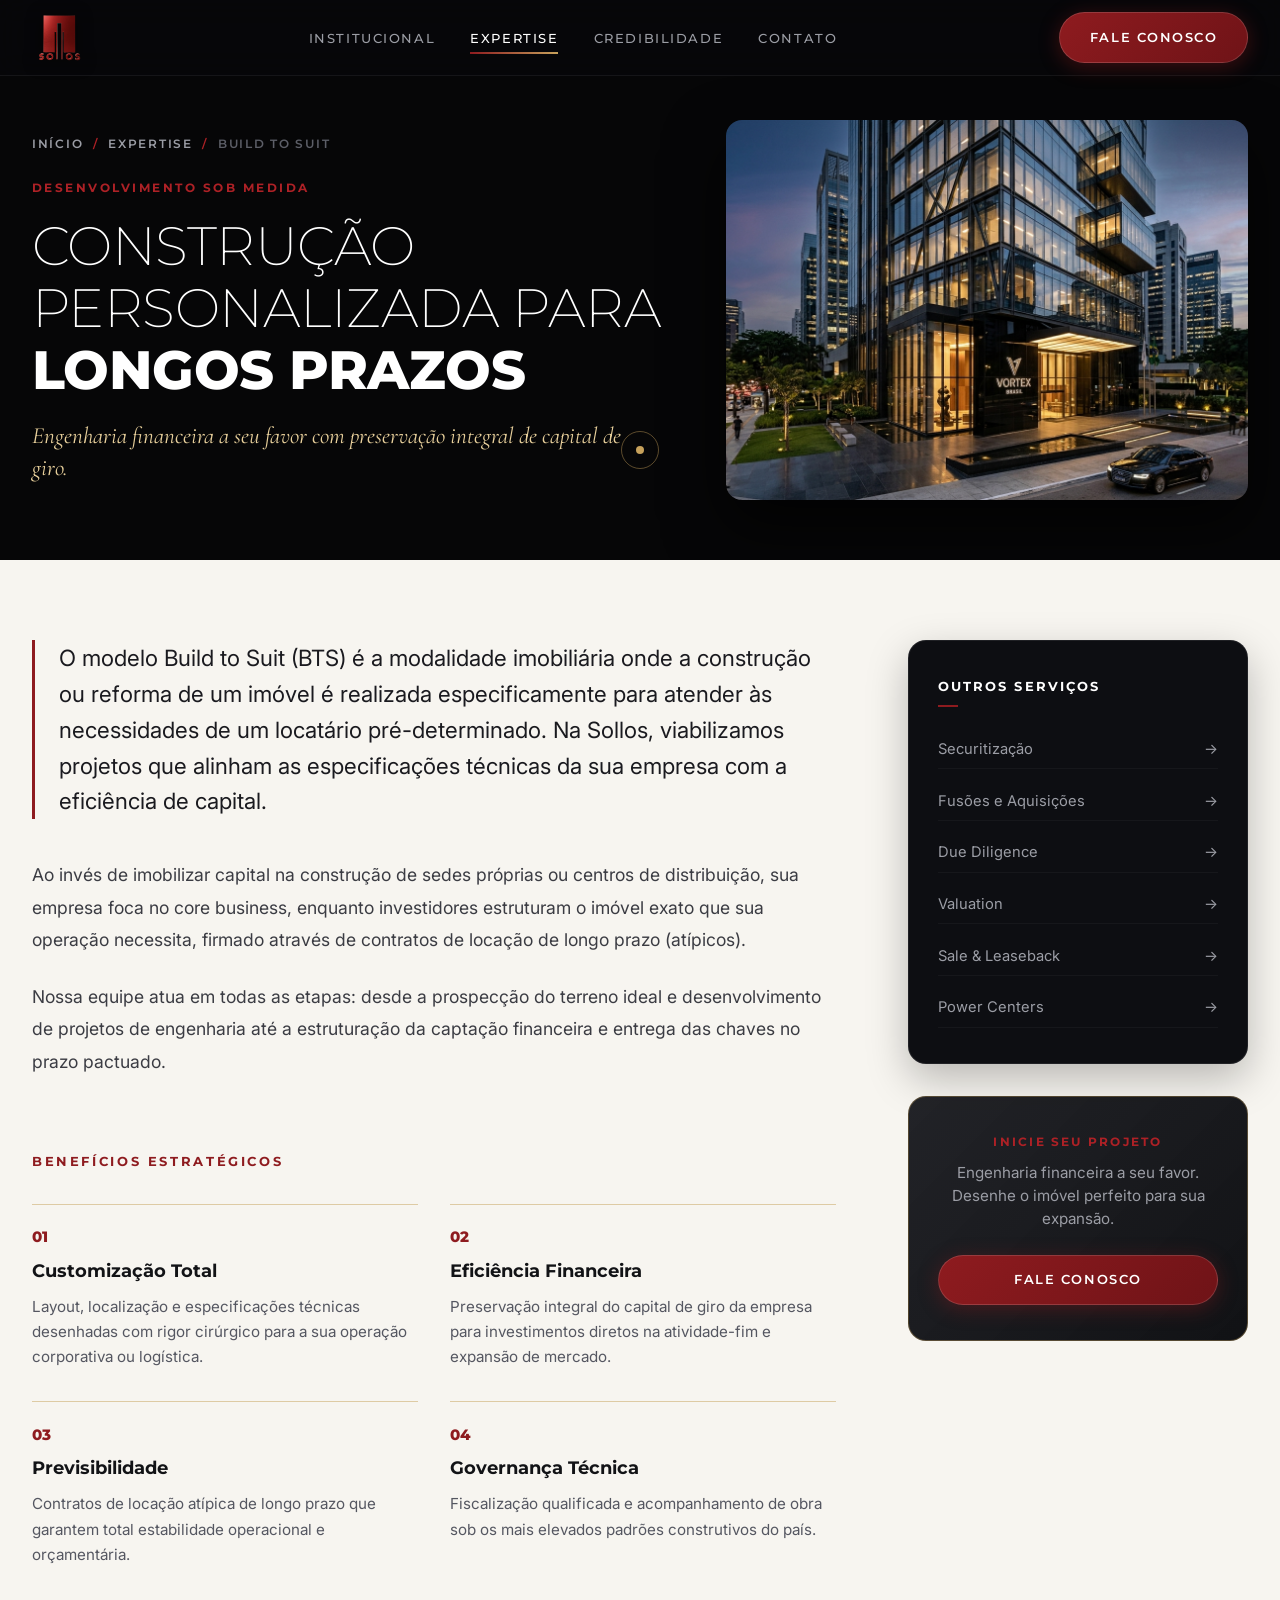
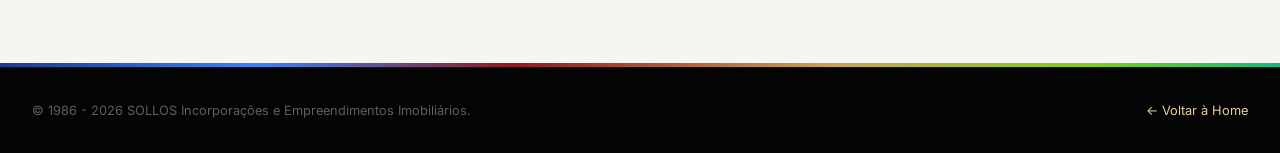
==== servicos/build-to-suit.html @ d98e6466 "Site institucional SOLLOS 40 Anos (1986-2026)" ====
<!DOCTYPE html>
<html lang="pt-BR">
<head>
  <meta charset="UTF-8">
  <meta name="viewport" content="width=device-width, initial-scale=1.0">
  <title>Build to Suit (BTS) | SOLLOS 40 Anos</title>
  <meta name="description" content="Construção personalizada sob medida para longos prazos. Viabilização de projetos Build to Suit com engenharia financeira e preservação de capital com a SOLLOS.">
  <link rel="icon" type="image/png" href="../SOLLOS 3D (1).png">
  <link rel="stylesheet" href="../css/styles.css">
  <link rel="stylesheet" href="../css/animations.css">
  <link rel="stylesheet" href="../css/service.css">
</head>
<body>
  <div class="custom-cursor" aria-hidden="true"></div>
  <div class="custom-cursor-follower" aria-hidden="true"></div>

  <!-- Header -->
  <header class="site-header scrolled">
    <div class="container header-container">
      <a href="../index.html" class="header-brand">
        <img src="../SOLLOS 3D (1).png" alt="SOLLOS Logotipo" class="header-logo-img">
      </a>
      <nav>
        <ul class="nav-menu">
          <li><a href="../index.html#institucional" class="nav-link">Institucional</a></li>
          <li><a href="../index.html#expertise" class="nav-link active">Expertise</a></li>
          <li><a href="../index.html#credibilidade" class="nav-link">Credibilidade</a></li>
          <li><a href="../index.html#contato" class="nav-link">Contato</a></li>
        </ul>
      </nav>
      <div class="header-actions">
        <div class="magnetic-btn-wrap">
          <a href="../index.html#contato" class="btn-magnetic btn-primary">
            <span>Fale Conosco</span>
            <span class="btn-shine"></span>
          </a>
        </div>
      </div>
    </div>
  </header>

  <!-- Hero com Image Mask Reveal -->
  <section class="service-page-header">
    <div class="container">
      <div class="service-page-hero-grid">
        <div>
          <div class="service-breadcrumb">
            <a href="../index.html">Início</a>
            <span class="separator">/</span>
            <a href="../index.html#expertise">Expertise</a>
            <span class="separator">/</span>
            <span>Build to Suit</span>
          </div>
          <div class="section-eyebrow">
            <span>DESENVOLVIMENTO SOB MEDIDA</span>
          </div>
          <h1 class="service-hero-title">
            CONSTRUÇÃO PERSONALIZADA PARA <strong>LONGOS PRAZOS</strong>
          </h1>
          <p class="service-hero-subtitle">
            Engenharia financeira a seu favor com preservação integral de capital de giro.
          </p>
        </div>

        <div class="image-mask-wrap service-hero-mask-wrap revealed">
          <div class="image-mask-curtain-red"></div>
          <div class="image-mask-curtain"></div>
          <img src="../assets/images/bts.jpg" alt="Build to Suit" class="image-mask-img service-hero-mask-img">
        </div>
      </div>
    </div>
  </section>

  <!-- Conteúdo Editorial -->
  <section class="service-content-section">
    <div class="container">
      <div class="service-editorial-layout">
        <div class="service-editorial-main">
          <p class="service-lead-text">
            O modelo Build to Suit (BTS) é a modalidade imobiliária onde a construção ou reforma de um imóvel é realizada especificamente para atender às necessidades de um locatário pré-determinado. Na Sollos, viabilizamos projetos que alinham as especificações técnicas da sua empresa com a eficiência de capital.
          </p>
          <div class="service-body-text">
            <p style="margin-bottom: 1.5rem;">
              Ao invés de imobilizar capital na construção de sedes próprias ou centros de distribuição, sua empresa foca no core business, enquanto investidores estruturam o imóvel exato que sua operação necessita, firmado através de contratos de locação de longo prazo (atípicos).
            </p>
            <p>
              Nossa equipe atua em todas as etapas: desde a prospecção do terreno ideal e desenvolvimento de projetos de engenharia até a estruturação da captação financeira e entrega das chaves no prazo pactuado.
            </p>
          </div>

          <div class="service-advantages-block">
            <h3 class="service-advantages-title">BENEFÍCIOS ESTRATÉGICOS</h3>
            <div class="service-advantages-grid">
              <div class="service-advantage-item">
                <div class="service-advantage-num">01</div>
                <h4 class="service-advantage-name">Customização Total</h4>
                <p class="service-advantage-desc">Layout, localização e especificações técnicas desenhadas com rigor cirúrgico para a sua operação corporativa ou logística.</p>
              </div>
              <div class="service-advantage-item">
                <div class="service-advantage-num">02</div>
                <h4 class="service-advantage-name">Eficiência Financeira</h4>
                <p class="service-advantage-desc">Preservação integral do capital de giro da empresa para investimentos diretos na atividade-fim e expansão de mercado.</p>
              </div>
              <div class="service-advantage-item">
                <div class="service-advantage-num">03</div>
                <h4 class="service-advantage-name">Previsibilidade</h4>
                <p class="service-advantage-desc">Contratos de locação atípica de longo prazo que garantem total estabilidade operacional e orçamentária.</p>
              </div>
              <div class="service-advantage-item">
                <div class="service-advantage-num">04</div>
                <h4 class="service-advantage-name">Governança Técnica</h4>
                <p class="service-advantage-desc">Fiscalização qualificada e acompanhamento de obra sob os mais elevados padrões construtivos do país.</p>
              </div>
            </div>
          </div>
        </div>

        <!-- Sidebar Sticky -->
        <aside class="service-sidebar">
          <div class="service-sidebar-card">
            <h4 class="service-sidebar-title">OUTROS SERVIÇOS</h4>
            <ul class="service-sidebar-nav">
              <li><a href="./securitizacao.html" class="service-sidebar-link"><span>Securitização</span><span>→</span></a></li>
              <li><a href="./fusoes-aquisicoes.html" class="service-sidebar-link"><span>Fusões e Aquisições</span><span>→</span></a></li>
              <li><a href="./due-diligence.html" class="service-sidebar-link"><span>Due Diligence</span><span>→</span></a></li>
              <li><a href="./valuation.html" class="service-sidebar-link"><span>Valuation</span><span>→</span></a></li>
              <li><a href="./sale-leaseback.html" class="service-sidebar-link"><span>Sale & Leaseback</span><span>→</span></a></li>
              <li><a href="./desenvolvimento-varejo.html" class="service-sidebar-link"><span>Power Centers</span><span>→</span></a></li>
            </ul>
          </div>

          <div class="service-sidebar-cta-card">
            <h4>INICIE SEU PROJETO</h4>
            <p>Engenharia financeira a seu favor. Desenhe o imóvel perfeito para sua expansão.</p>
            <a href="../index.html#contato" class="btn-magnetic btn-primary" style="width: 100%;">
              <span>Fale Conosco</span>
              <span class="btn-shine"></span>
            </a>
          </div>
        </aside>
      </div>
    </div>
  </section>

  <!-- Rodapé -->
  <footer class="site-footer">
    <div class="footer-accent-bar"></div>
    <div class="footer-bottom">
      <div class="container footer-bottom-container">
        <div>© 1986 - 2026 SOLLOS Incorporações e Empreendimentos Imobiliários.</div>
        <div><a href="../index.html" style="color: var(--gold-light);">← Voltar à Home</a></div>
      </div>
    </div>
  </footer>

  <script src="../js/animations.js"></script>
</body>
</html>
---- css/styles.css ----
/* ==========================================================================
   SOLLOS INCORPORAÇÕES & EMPREENDIMENTOS IMOBILIÁRIOS - 40 ANOS (1986 - 2026)
   DESIGN SYSTEM & CORE STYLES
   ========================================================================== */

@import url('https://fonts.googleapis.com/css2?family=Cormorant+Garamond:ital,wght@0,300;0,400;0,600;1,400&family=Inter:wght@300;400;500;600;700&family=Montserrat:ital,wght@0,100;0,200;0,300;0,400;0,600;0,700;0,800;0,900;1,300;1,800&display=swap');

:root {
  /* Cores Primárias e Secundárias */
  --bg-deep: #060607;
  --bg-surface: #0c0d0e;
  --bg-card: rgba(18, 19, 22, 0.72);
  --bg-card-hover: rgba(26, 28, 33, 0.9);
  --bg-glass: rgba(14, 15, 18, 0.65);
  
  /* Marca: Vermelho Nobre & Dourado 40 Anos */
  --crimson: #8E1B1F;
  --crimson-bright: #ad2126;
  --crimson-glow: rgba(142, 27, 31, 0.35);
  --crimson-subtle: rgba(142, 27, 31, 0.12);
  
  --gold: #C6A15B;
  --gold-light: #E7CF9B;
  --gold-dark: #917032;
  --gold-gradient: linear-gradient(135deg, #E7CF9B 0%, #C6A15B 50%, #917032 100%);
  --gold-glow: rgba(198, 161, 91, 0.25);
  
  /* Textos & Neutros */
  --text-pure: #FFFFFF;
  --text-primary: #F2F2F4;
  --text-secondary: #9B9DA5;
  --text-muted: #5C5E67;
  --text-dark: #121316;
  
  --paper-bg: #F7F5F0;
  --paper-card: #FFFFFF;
  --paper-border: #E5E1D8;
  
  --border-subtle: rgba(255, 255, 255, 0.08);
  --border-gold: rgba(198, 161, 91, 0.3);
  --border-crimson: rgba(142, 27, 31, 0.4);

  /* Tipografia */
  --font-heading: 'Montserrat', -apple-system, BlinkMacSystemFont, sans-serif;
  --font-body: 'Inter', -apple-system, BlinkMacSystemFont, sans-serif;
  --font-serif: 'Cormorant Garamond', Georgia, serif;

  /* Transições & Easing */
  --ease-out-expo: cubic-bezier(0.16, 1, 0.3, 1);
  --ease-in-out-smooth: cubic-bezier(0.65, 0, 0.35, 1);
  --transition-fast: 0.2s cubic-bezier(0.16, 1, 0.3, 1);
  --transition-normal: 0.45s cubic-bezier(0.16, 1, 0.3, 1);
  --transition-slow: 0.8s cubic-bezier(0.16, 1, 0.3, 1);
  
  --nav-height: 90px;
}

/* Reset Global */
*, *::before, *::after {
  box-sizing: border-box;
  margin: 0;
  padding: 0;
}

html {
  font-size: 16px;
  scroll-behavior: auto; /* Controlado pelo Lenis smooth scroll */
  background-color: var(--bg-deep);
  color: var(--text-primary);
  font-family: var(--font-body);
  text-rendering: optimizeLegibility;
  -webkit-font-smoothing: antialiased;
  -moz-osx-font-smoothing: grayscale;
  overflow-x: hidden;
}

body {
  min-height: 100vh;
  background-color: var(--bg-deep);
  color: var(--text-primary);
  line-height: 1.65;
  overflow-x: hidden;
  position: relative;
  cursor: default;
}

/* Custom Selection */
::selection {
  background-color: var(--crimson);
  color: #FFFFFF;
}

img, video {
  max-width: 100%;
  height: auto;
  display: block;
}

a {
  color: inherit;
  text-decoration: none;
  transition: color var(--transition-fast);
}

button {
  background: none;
  border: none;
  font: inherit;
  color: inherit;
  cursor: pointer;
  outline: none;
}

/* Container Centralizado */
.container {
  width: 100%;
  max-width: 1360px;
  margin: 0 auto;
  padding: 0 2rem;
}

.container-narrow {
  width: 100%;
  max-width: 1080px;
  margin: 0 auto;
  padding: 0 2rem;
}

/* ==========================================================================
   CURSOR PERSONALIZADO & MOUSE FOLLOW
   ========================================================================== */
.custom-cursor {
  position: fixed;
  top: 0;
  left: 0;
  width: 8px;
  height: 8px;
  background: var(--gold);
  border-radius: 50%;
  pointer-events: none;
  z-index: 99999;
  transform: translate(-50%, -50%);
  transition: width 0.3s var(--ease-out-expo), height 0.3s var(--ease-out-expo), background-color 0.3s ease, opacity 0.3s ease;
  will-change: transform;
}

.custom-cursor-follower {
  position: fixed;
  top: 0;
  left: 0;
  width: 38px;
  height: 38px;
  border: 1px solid rgba(198, 161, 91, 0.45);
  border-radius: 50%;
  pointer-events: none;
  z-index: 99998;
  transform: translate(-50%, -50%);
  transition: width 0.35s var(--ease-out-expo), height 0.35s var(--ease-out-expo), border-color 0.3s ease, background 0.3s ease;
  will-change: transform;
}

.custom-cursor-follower.hovered {
  width: 64px;
  height: 64px;
  border-color: var(--gold);
  background: rgba(198, 161, 91, 0.08);
  backdrop-filter: blur(2px);
}

.custom-cursor-follower.hovered-card {
  width: 80px;
  height: 80px;
  border-color: var(--crimson-bright);
  background: rgba(142, 27, 31, 0.15);
}

.custom-cursor-text {
  position: absolute;
  top: 50%;
  left: 50%;
  transform: translate(-50%, -50%);
  font-family: var(--font-heading);
  font-size: 0.65rem;
  letter-spacing: 0.15em;
  text-transform: uppercase;
  color: #fff;
  font-weight: 700;
  opacity: 0;
  pointer-events: none;
  transition: opacity 0.25s ease;
  white-space: nowrap;
}

.custom-cursor-follower.hovered-card .custom-cursor-text {
  opacity: 1;
}

/* Mouse Spotlight Background Glow */
.mouse-spotlight {
  position: fixed;
  top: 0;
  left: 0;
  width: 650px;
  height: 650px;
  background: radial-gradient(circle, rgba(142, 27, 31, 0.09) 0%, rgba(198, 161, 91, 0.03) 40%, transparent 70%);
  pointer-events: none;
  border-radius: 50%;
  transform: translate(-50%, -50%);
  z-index: 1;
  transition: opacity 0.5s ease;
}

@media (pointer: coarse), (hover: none) {
  .custom-cursor, .custom-cursor-follower, .mouse-spotlight {
    display: none !important;
  }
}

/* ==========================================================================
   PRELOADER COM MONOGRAMA VETORIAL & CONTADOR 40 ANOS
   ========================================================================== */
.preloader {
  position: fixed;
  inset: 0;
  background: #050506;
  z-index: 100000;
  display: flex;
  flex-direction: column;
  align-items: center;
  justify-content: center;
  transition: opacity 0.8s var(--ease-out-expo), visibility 0.8s ease;
}

.preloader.loaded {
  opacity: 0;
  visibility: hidden;
  pointer-events: none;
}

.preloader-logo {
  width: 110px;
  margin-bottom: 2rem;
  filter: drop-shadow(0 0 25px rgba(142, 27, 31, 0.5));
}

.preloader-svg {
  width: 100%;
  height: auto;
}

.preloader-counter {
  font-family: var(--font-heading);
  font-size: 2.8rem;
  font-weight: 200;
  color: var(--text-primary);
  letter-spacing: 0.1em;
  display: flex;
  align-items: baseline;
  gap: 0.4rem;
}

.preloader-counter .year-highlight {
  font-weight: 800;
  color: var(--gold);
}

.preloader-bar-wrap {
  width: 220px;
  height: 2px;
  background: rgba(255, 255, 255, 0.08);
  margin-top: 1.5rem;
  position: relative;
  overflow: hidden;
  border-radius: 2px;
}

.preloader-bar {
  position: absolute;
  top: 0;
  left: 0;
  height: 100%;
  width: 0%;
  background: linear-gradient(90deg, var(--crimson) 0%, var(--gold) 100%);
  transition: width 0.1s linear;
}

.preloader-subtitle {
  margin-top: 1rem;
  font-family: var(--font-heading);
  font-size: 0.75rem;
  letter-spacing: 0.25em;
  text-transform: uppercase;
  color: var(--text-muted);
}

/* ==========================================================================
   HEADER & NAVEGAÇÃO SUPERIOR
   ========================================================================== */
.site-header {
  position: fixed;
  top: 0;
  left: 0;
  width: 100%;
  height: var(--nav-height);
  z-index: 1000;
  transition: background-color 0.4s var(--ease-out-expo), backdrop-filter 0.4s var(--ease-out-expo), border-color 0.4s ease, height 0.4s ease;
  border-bottom: 1px solid transparent;
}

.site-header.scrolled {
  background-color: rgba(8, 8, 10, 0.85);
  backdrop-filter: blur(16px);
  -webkit-backdrop-filter: blur(16px);
  border-bottom: 1px solid rgba(255, 255, 255, 0.06);
  height: 76px;
}

.header-container {
  display: flex;
  align-items: center;
  justify-content: space-between;
  height: 100%;
}

.header-brand {
  display: flex;
  align-items: center;
  gap: 1.2rem;
}

.header-logo-img {
  height: 48px;
  width: auto;
  object-fit: contain;
  transition: transform 0.3s var(--ease-out-expo);
  filter: drop-shadow(0 2px 8px rgba(0,0,0,0.5));
}

.header-brand:hover .header-logo-img {
  transform: scale(1.04);
}

.header-badge-40 {
  display: flex;
  align-items: center;
  gap: 0.5rem;
  padding: 0.25rem 0.75rem;
  background: rgba(198, 161, 91, 0.08);
  border: 1px solid rgba(198, 161, 91, 0.25);
  border-radius: 999px;
  font-family: var(--font-heading);
  font-size: 0.68rem;
  font-weight: 600;
  color: var(--gold-light);
  letter-spacing: 0.08em;
  text-transform: uppercase;
}

.header-badge-dot {
  width: 6px;
  height: 6px;
  background: var(--gold);
  border-radius: 50%;
  box-shadow: 0 0 8px var(--gold);
  animation: pulseGold 2s infinite ease-in-out;
}

/* Nav Menu */
.nav-menu {
  display: flex;
  align-items: center;
  gap: 2.2rem;
  list-style: none;
}

.nav-link {
  font-family: var(--font-heading);
  font-size: 0.82rem;
  font-weight: 500;
  letter-spacing: 0.12em;
  text-transform: uppercase;
  color: var(--text-secondary);
  position: relative;
  padding: 0.5rem 0;
  transition: color 0.3s ease;
}

.nav-link::after {
  content: '';
  position: absolute;
  bottom: 0;
  left: 0;
  width: 0%;
  height: 2px;
  background: linear-gradient(90deg, var(--crimson), var(--gold));
  transition: width 0.35s var(--ease-out-expo);
}

.nav-link:hover, .nav-link.active {
  color: #FFFFFF;
}

.nav-link:hover::after, .nav-link.active::after {
  width: 100%;
}

.header-actions {
  display: flex;
  align-items: center;
  gap: 1.2rem;
}

/* Magnetic Button Base */
.magnetic-btn-wrap {
  display: inline-block;
}

.btn-magnetic {
  position: relative;
  display: inline-flex;
  align-items: center;
  justify-content: center;
  gap: 0.75rem;
  padding: 0.85rem 1.85rem;
  font-family: var(--font-heading);
  font-size: 0.8rem;
  font-weight: 600;
  letter-spacing: 0.12em;
  text-transform: uppercase;
  border-radius: 999px;
  overflow: hidden;
  transition: transform 0.25s var(--ease-out-expo), box-shadow 0.3s ease, border-color 0.3s ease;
  z-index: 1;
}

.btn-primary {
  background: linear-gradient(135deg, var(--crimson) 0%, #6f1317 100%);
  color: #FFFFFF;
  border: 1px solid rgba(255, 255, 255, 0.15);
  box-shadow: 0 4px 20px rgba(142, 27, 31, 0.4);
}

.btn-primary:hover {
  box-shadow: 0 6px 28px rgba(142, 27, 31, 0.65);
  border-color: rgba(231, 207, 155, 0.4);
}

.btn-outline-gold {
  background: rgba(10, 10, 12, 0.5);
  color: var(--gold-light);
  border: 1px solid rgba(198, 161, 91, 0.45);
  backdrop-filter: blur(8px);
}

.btn-outline-gold:hover {
  border-color: var(--gold);
  color: #FFFFFF;
  box-shadow: 0 0 20px rgba(198, 161, 91, 0.25);
}

.btn-shine {
  position: absolute;
  top: 0;
  left: -100%;
  width: 50%;
  height: 100%;
  background: linear-gradient(90deg, transparent, rgba(255, 255, 255, 0.25), transparent);
  transform: skewX(-25deg);
  transition: left 0.75s ease;
}

.btn-magnetic:hover .btn-shine {
  left: 160%;
}

/* Mobile Menu Toggle */
.mobile-toggle {
  display: none;
  flex-direction: column;
  justify-content: center;
  gap: 6px;
  width: 40px;
  height: 40px;
  cursor: pointer;
  z-index: 1001;
}

.mobile-toggle span {
  display: block;
  width: 26px;
  height: 2px;
  background: var(--text-primary);
  border-radius: 2px;
  transition: transform 0.3s ease, opacity 0.3s ease, background-color 0.3s ease;
}

.mobile-toggle.active span:nth-child(1) {
  transform: translateY(8px) rotate(45deg);
  background: var(--gold);
}
.mobile-toggle.active span:nth-child(2) {
  opacity: 0;
}
.mobile-toggle.active span:nth-child(3) {
  transform: translateY(-8px) rotate(-45deg);
  background: var(--gold);
}

/* ==========================================================================
   HERO SECTION COM VÍDEO CINEMATOGRÁFICO, TEXT REVEAL & 40 ANOS
   ========================================================================== */
.hero-section {
  position: relative;
  min-height: 100vh;
  width: 100%;
  display: flex;
  align-items: center;
  padding-top: var(--nav-height);
  overflow: hidden;
  background-color: var(--bg-deep);
}

.hero-video-bg-wrap {
  position: absolute;
  inset: 0;
  width: 100%;
  height: 100%;
  z-index: 0;
  overflow: hidden;
}

.hero-video-bg {
  width: 100%;
  height: 100%;
  object-fit: cover;
  object-position: center;
  opacity: 0.82;
  filter: contrast(1.08) brightness(0.95);
  transform: scale(1.05);
  will-change: transform;
}

.hero-overlay {
  position: absolute;
  inset: 0;
  background: 
    radial-gradient(ellipse at 50% 50%, rgba(6, 6, 7, 0.25) 0%, rgba(6, 6, 7, 0.65) 100%),
    linear-gradient(180deg, rgba(6, 6, 7, 0.55) 0%, rgba(6, 6, 7, 0.15) 35%, rgba(6, 6, 7, 0.45) 75%, #060607 100%);
  z-index: 1;
}

.hero-content {
  position: relative;
  z-index: 2;
  display: flex;
  flex-direction: column;
  align-items: center;
  text-align: center;
  max-width: 960px;
  margin: 0 auto;
  padding: 5rem 0 7rem;
}

.hero-text-col {
  display: flex;
  flex-direction: column;
  align-items: center;
}

.hero-eyebrow {
  display: inline-flex;
  align-items: center;
  justify-content: center;
  gap: 0.8rem;
  font-family: var(--font-heading);
  font-size: 0.82rem;
  font-weight: 700;
  letter-spacing: 0.22em;
  text-transform: uppercase;
  color: var(--crimson-bright);
  margin-bottom: 1.5rem;
}

.hero-eyebrow::before, .hero-eyebrow::after {
  content: '';
  width: 24px;
  height: 2px;
  background: var(--crimson-bright);
}

.hero-title {
  font-family: var(--font-heading);
  font-size: clamp(2.6rem, 5vw, 4.6rem);
  font-weight: 200;
  line-height: 1.12;
  letter-spacing: -0.02em;
  color: #FFFFFF;
  margin-bottom: 1.8rem;
  text-shadow: 0 4px 25px rgba(0, 0, 0, 0.85);
}

.hero-title .bold-part {
  font-weight: 800;
  letter-spacing: -0.01em;
  display: block;
}

.hero-title .gold-part {
  background: var(--gold-gradient);
  -webkit-background-clip: text;
  -webkit-text-fill-color: transparent;
  display: inline-block;
  font-weight: 800;
}

.hero-description {
  font-size: 1.2rem;
  font-weight: 300;
  color: var(--text-primary);
  line-height: 1.8;
  max-width: 720px;
  margin: 0 auto 2.8rem;
  text-shadow: 0 2px 14px rgba(0, 0, 0, 0.9);
}

.hero-ctas {
  display: flex;
  align-items: center;
  justify-content: center;
  gap: 1.5rem;
  flex-wrap: wrap;
}

.hero-ctas {
  display: flex;
  align-items: center;
  gap: 1.5rem;
  flex-wrap: wrap;
}

/* Floating 40 Anos Card / Seal */
.hero-badge-container {
  display: flex;
  justify-content: center;
  align-items: center;
  position: relative;
}

.hero-3d-card {
  position: relative;
  background: radial-gradient(circle at 50% 30%, rgba(28, 29, 36, 0.8) 0%, rgba(12, 13, 16, 0.95) 100%);
  border: 1px solid rgba(198, 161, 91, 0.35);
  border-radius: 24px;
  padding: 3rem 2.5rem;
  text-align: center;
  box-shadow: 
    0 20px 50px rgba(0, 0, 0, 0.6),
    0 0 35px rgba(142, 27, 31, 0.2),
    inset 0 1px 0 rgba(255, 255, 255, 0.1);
  backdrop-filter: blur(20px);
  max-width: 380px;
  width: 100%;
  transform-style: preserve-3d;
  animation: floatCard 6s ease-in-out infinite;
}

.hero-40anos-img {
  width: 220px;
  height: auto;
  margin: 0 auto 1.5rem;
  object-fit: contain;
  filter: drop-shadow(0 10px 20px rgba(0,0,0,0.7));
  border-radius: 12px;
}

.hero-3d-stats {
  display: grid;
  grid-template-columns: 1fr 1fr;
  gap: 1rem;
  padding-top: 1.5rem;
  border-top: 1px solid rgba(255, 255, 255, 0.08);
}

.hero-stat-item {
  text-align: center;
}

.hero-stat-number {
  font-family: var(--font-heading);
  font-size: 1.6rem;
  font-weight: 800;
  color: var(--gold-light);
  line-height: 1;
  margin-bottom: 0.3rem;
}

.hero-stat-label {
  font-size: 0.72rem;
  font-family: var(--font-heading);
  text-transform: uppercase;
  letter-spacing: 0.1em;
  color: var(--text-muted);
}

/* Scroll Down Indicator */
.hero-scroll-indicator {
  position: absolute;
  bottom: 2rem;
  left: 50%;
  transform: translateX(-50%);
  z-index: 5;
  display: flex;
  flex-direction: column;
  align-items: center;
  gap: 0.6rem;
  color: var(--text-muted);
  font-family: var(--font-heading);
  font-size: 0.68rem;
  letter-spacing: 0.2em;
  text-transform: uppercase;
  transition: color 0.3s ease;
}

.hero-scroll-indicator:hover {
  color: var(--gold);
}

.scroll-line {
  width: 1px;
  height: 44px;
  background: rgba(255, 255, 255, 0.15);
  position: relative;
  overflow: hidden;
}

.scroll-line::after {
  content: '';
  position: absolute;
  top: 0;
  left: 0;
  width: 100%;
  height: 50%;
  background: linear-gradient(180deg, var(--crimson), var(--gold));
  animation: scrollPulse 2s cubic-bezier(0.65, 0, 0.35, 1) infinite;
}

/* ==========================================================================
   TICKER / MARQUEE DE PALAVRAS-CHAVE
   ========================================================================== */
.ticker-section {
  width: 100%;
  padding: 1.4rem 0;
  background: #09090b;
  border-top: 1px solid rgba(255, 255, 255, 0.05);
  border-bottom: 1px solid rgba(255, 255, 255, 0.05);
  overflow: hidden;
  position: relative;
  z-index: 2;
}

.ticker-track {
  display: flex;
  width: fit-content;
  animation: tickerLoop 32s linear infinite;
}

.ticker-track:hover {
  animation-play-state: paused;
}

.ticker-item {
  display: flex;
  align-items: center;
  gap: 2.5rem;
  padding: 0 1.25rem;
  white-space: nowrap;
  font-family: var(--font-heading);
  font-size: 0.85rem;
  font-weight: 700;
  letter-spacing: 0.22em;
  text-transform: uppercase;
  color: rgba(255, 255, 255, 0.35);
  transition: color 0.3s ease;
}

.ticker-item:hover {
  color: var(--gold-light);
}

.ticker-item .bullet {
  width: 5px;
  height: 5px;
  background: var(--crimson);
  border-radius: 50%;
  box-shadow: 0 0 6px var(--crimson);
}

/* ==========================================================================
   INSTITUCIONAL (DESDE 1986 · POLÍTICA DE VANGUARDA)
   ========================================================================== */
.section-padding {
  padding: 7.5rem 0;
  position: relative;
  z-index: 2;
}

.section-header {
  margin-bottom: 4rem;
}

.section-eyebrow {
  display: inline-flex;
  align-items: center;
  gap: 0.75rem;
  font-family: var(--font-heading);
  font-size: 0.78rem;
  font-weight: 700;
  letter-spacing: 0.2em;
  text-transform: uppercase;
  color: var(--crimson-bright);
  margin-bottom: 1rem;
}

.section-title {
  font-family: var(--font-heading);
  font-size: clamp(2rem, 3.5vw, 3.2rem);
  font-weight: 200;
  line-height: 1.2;
  letter-spacing: -0.01em;
  color: #FFFFFF;
}

.section-title strong {
  font-weight: 800;
}

.section-divider {
  width: 60px;
  height: 2px;
  background: linear-gradient(90deg, var(--crimson), var(--gold));
  margin: 1.5rem 0 0;
}

.institucional-grid {
  display: grid;
  grid-template-columns: 1fr 1fr;
  gap: 4rem;
  align-items: center;
}

.institucional-narrative {
  display: flex;
  flex-direction: column;
  gap: 1.8rem;
}

.lead-paragraph {
  font-size: 1.35rem;
  font-weight: 300;
  line-height: 1.7;
  color: var(--text-primary);
}

.lead-paragraph strong {
  color: var(--gold-light);
  font-weight: 700;
}

.body-paragraph {
  font-size: 1.05rem;
  color: var(--text-secondary);
  line-height: 1.85;
}

.institucional-highlights {
  display: grid;
  grid-template-columns: 1fr 1fr;
  gap: 1.5rem;
}

.highlight-box {
  background: var(--bg-card);
  border: 1px solid var(--border-subtle);
  border-radius: 16px;
  padding: 2.2rem 1.8rem;
  position: relative;
  overflow: hidden;
  transition: transform 0.4s var(--ease-out-expo), border-color 0.4s ease, box-shadow 0.4s ease;
}

.highlight-box::before {
  content: '';
  position: absolute;
  top: 0;
  left: 0;
  width: 100%;
  height: 2px;
  background: linear-gradient(90deg, var(--crimson), transparent);
  opacity: 0;
  transition: opacity 0.3s ease;
}

.highlight-box:hover {
  transform: translateY(-6px);
  border-color: rgba(198, 161, 91, 0.35);
  box-shadow: 0 15px 35px rgba(0, 0, 0, 0.4);
}

.highlight-box:hover::before {
  opacity: 1;
}

.highlight-number {
  font-family: var(--font-heading);
  font-size: 3rem;
  font-weight: 800;
  line-height: 1;
  background: var(--gold-gradient);
  -webkit-background-clip: text;
  -webkit-text-fill-color: transparent;
  margin-bottom: 0.6rem;
}

.highlight-label {
  font-family: var(--font-heading);
  font-size: 0.82rem;
  font-weight: 600;
  letter-spacing: 0.08em;
  text-transform: uppercase;
  color: #FFFFFF;
  margin-bottom: 0.4rem;
}

.highlight-desc {
  font-size: 0.85rem;
  color: var(--text-muted);
  line-height: 1.5;
}

/* ==========================================================================
   EXPERTISE & SERVIÇOS (7 CARDS COM 3D HOVER, MASK REVEAL & MODAL)
   ========================================================================== */
.expertise-section {
  background: linear-gradient(180deg, var(--bg-deep) 0%, #0b0c0e 50%, var(--bg-deep) 100%);
  position: relative;
  overflow: hidden;
}

.expertise-bg-text {
  position: absolute;
  top: 50%;
  left: 50%;
  transform: translate(-50%, -50%);
  font-family: var(--font-heading);
  font-size: clamp(8rem, 20vw, 22rem);
  font-weight: 900;
  color: rgba(255, 255, 255, 0.015);
  letter-spacing: 0.05em;
  user-select: none;
  pointer-events: none;
  z-index: 0;
  white-space: nowrap;
}

.services-grid {
  display: grid;
  grid-template-columns: repeat(3, 1fr);
  gap: 2rem;
  position: relative;
  z-index: 1;
}

@media (max-width: 1200px) {
  .services-grid {
    grid-template-columns: repeat(2, 1fr);
  }
}

@media (max-width: 768px) {
  .services-grid {
    grid-template-columns: 1fr;
  }
}

/* Card Showcase de Vídeo no Espaço Restante */
.service-video-showcase {
  grid-column: span 2;
  position: relative;
  border-radius: 20px;
  overflow: hidden;
  border: 1px solid rgba(198, 161, 91, 0.4);
  background: #0B0C0E;
  box-shadow: 0 20px 50px rgba(0, 0, 0, 0.5), 0 0 30px rgba(142, 27, 31, 0.2);
  min-height: 440px;
  display: flex;
  transform-style: preserve-3d;
  transition: border-color 0.4s ease, box-shadow 0.4s ease;
}

.service-video-showcase:hover {
  border-color: var(--gold);
  box-shadow: 0 25px 60px rgba(0, 0, 0, 0.7), 0 0 40px rgba(142, 27, 31, 0.35);
}

.service-video-wrap {
  position: relative;
  width: 100%;
  height: 100%;
  overflow: hidden;
}

.service-video-element {
  width: 100%;
  height: 100%;
  object-fit: cover;
  object-position: center;
  display: block;
  filter: contrast(1.08) brightness(0.95);
  transform: scale(1.02);
  transition: transform 0.6s var(--ease-out-expo);
}

.service-video-showcase:hover .service-video-element {
  transform: scale(1.06);
}

.service-video-overlay {
  position: absolute;
  inset: 0;
  background: linear-gradient(
    180deg,
    rgba(6, 6, 8, 0.5) 0%,
    rgba(6, 6, 8, 0.15) 35%,
    rgba(6, 6, 8, 0.9) 100%
  );
  display: flex;
  flex-direction: column;
  justify-content: space-between;
  padding: 2.4rem;
  z-index: 2;
  pointer-events: none;
}

.service-video-badge {
  display: inline-flex;
  align-items: center;
  gap: 0.6rem;
  align-self: flex-start;
  padding: 0.45rem 1rem;
  border-radius: 999px;
  background: rgba(14, 15, 18, 0.85);
  border: 1px solid rgba(198, 161, 91, 0.45);
  backdrop-filter: blur(8px);
  font-family: var(--font-heading);
  font-size: 0.72rem;
  font-weight: 700;
  letter-spacing: 0.12em;
  text-transform: uppercase;
  color: var(--gold-light);
}

.live-dot {
  width: 7px;
  height: 7px;
  background: var(--crimson-bright);
  border-radius: 50%;
  box-shadow: 0 0 8px var(--crimson-bright);
  animation: pulseCrimson 1.8s infinite ease-in-out;
}

@keyframes pulseCrimson {
  0%, 100% {
    transform: scale(1);
    opacity: 0.85;
  }
  50% {
    transform: scale(1.4);
    opacity: 1;
    box-shadow: 0 0 14px var(--crimson-bright);
  }
}

.service-video-title {
  font-family: var(--font-heading);
  font-size: 1.6rem;
  font-weight: 700;
  color: #FFFFFF;
  margin-bottom: 0.6rem;
  text-shadow: 0 2px 12px rgba(0, 0, 0, 0.85);
}

.service-video-desc {
  font-size: 0.98rem;
  color: var(--text-primary);
  max-width: 640px;
  line-height: 1.6;
  text-shadow: 0 2px 8px rgba(0, 0, 0, 0.8);
}

@media (max-width: 1200px) {
  .service-video-showcase {
    grid-column: span 2;
  }
}

@media (max-width: 768px) {
  .service-video-showcase {
    grid-column: span 1;
    min-height: 320px;
  }
}

/* Card 3D de Serviço */
.service-card {
  position: relative;
  background: var(--bg-card);
  border: 1px solid var(--border-subtle);
  border-radius: 20px;
  padding: 2.4rem;
  display: flex;
  flex-direction: column;
  justify-content: space-between;
  min-height: 440px;
  overflow: hidden;
  cursor: pointer;
  transform-style: preserve-3d;
  perspective: 1000px;
  transition: border-color 0.4s ease, box-shadow 0.4s ease;
}

.service-card-media {
  position: absolute;
  inset: 0;
  width: 100%;
  height: 100%;
  z-index: 0;
  overflow: hidden;
  border-radius: 20px;
}

.service-card-img {
  width: 100%;
  height: 100%;
  object-fit: cover;
  opacity: 0.18;
  filter: grayscale(80%) brightness(0.7);
  transform: scale(1.03);
  transition: opacity 0.6s var(--ease-out-expo), transform 0.8s var(--ease-out-expo), filter 0.6s ease;
}

.service-card-overlay {
  position: absolute;
  inset: 0;
  background: linear-gradient(180deg, rgba(12, 13, 16, 0.75) 0%, rgba(12, 13, 16, 0.95) 100%);
  transition: background 0.5s ease;
}

.service-card:hover .service-card-img {
  opacity: 0.38;
  filter: grayscale(20%) brightness(0.9);
  transform: scale(1.1);
}

.service-card:hover .service-card-overlay {
  background: linear-gradient(180deg, rgba(14, 15, 20, 0.55) 0%, rgba(10, 11, 14, 0.92) 100%);
}

.service-card:hover {
  border-color: rgba(198, 161, 91, 0.5);
  box-shadow: 
    0 25px 50px rgba(0, 0, 0, 0.6),
    0 0 30px rgba(142, 27, 31, 0.25);
}

/* Card Content Inner */
.service-card-inner {
  position: relative;
  z-index: 1;
  display: flex;
  flex-direction: column;
  height: 100%;
  justify-content: space-between;
}

.service-card-top {
  display: flex;
  align-items: center;
  justify-content: space-between;
  margin-bottom: 2rem;
}

.service-index {
  font-family: var(--font-heading);
  font-size: 1.1rem;
  font-weight: 700;
  color: var(--gold);
  letter-spacing: 0.1em;
}

.service-icon-wrap {
  width: 48px;
  height: 48px;
  border-radius: 12px;
  background: rgba(255, 255, 255, 0.04);
  border: 1px solid rgba(255, 255, 255, 0.08);
  display: flex;
  align-items: center;
  justify-content: center;
  color: var(--gold-light);
  transition: transform 0.4s var(--ease-out-expo), background-color 0.3s ease, border-color 0.3s ease;
}

.service-card:hover .service-icon-wrap {
  transform: translateY(-4px) scale(1.08);
  background: rgba(142, 27, 31, 0.2);
  border-color: var(--crimson);
  color: #FFFFFF;
}

.service-title {
  font-family: var(--font-heading);
  font-size: 1.45rem;
  font-weight: 700;
  color: #FFFFFF;
  line-height: 1.3;
  margin-bottom: 0.8rem;
  transition: color 0.3s ease;
}

.service-card:hover .service-title {
  color: var(--gold-light);
}

.service-subtitle {
  font-family: var(--font-serif);
  font-style: italic;
  font-size: 1.05rem;
  color: var(--text-secondary);
  line-height: 1.45;
  margin-bottom: 1.2rem;
}

.service-summary {
  font-size: 0.92rem;
  color: var(--text-muted);
  line-height: 1.65;
  display: -webkit-box;
  -webkit-line-clamp: 3;
  -webkit-box-orient: vertical;
  overflow: hidden;
  margin-bottom: 2rem;
}

.service-card-footer {
  display: flex;
  align-items: center;
  justify-content: space-between;
  padding-top: 1.4rem;
  border-top: 1px solid rgba(255, 255, 255, 0.07);
}

.service-explore-link {
  font-family: var(--font-heading);
  font-size: 0.78rem;
  font-weight: 700;
  letter-spacing: 0.15em;
  text-transform: uppercase;
  color: #FFFFFF;
  display: flex;
  align-items: center;
  gap: 0.6rem;
  transition: gap 0.3s var(--ease-out-expo), color 0.3s ease;
}

.service-card:hover .service-explore-link {
  gap: 1rem;
  color: var(--gold-light);
}

.service-tag {
  font-family: var(--font-heading);
  font-size: 0.68rem;
  font-weight: 600;
  letter-spacing: 0.08em;
  text-transform: uppercase;
  padding: 0.3rem 0.65rem;
  border-radius: 4px;
  background: rgba(142, 27, 31, 0.15);
  color: var(--crimson-bright);
  border: 1px solid rgba(142, 27, 31, 0.3);
}

/* ==========================================================================
   CREDIBILIDADE & CONFIANÇA (PILARES ESTRATÉGICOS)
   ========================================================================== */
.credibilidade-section {
  position: relative;
  background: #08080a;
}

.pillars-grid {
  display: grid;
  grid-template-columns: repeat(3, 1fr);
  gap: 2.2rem;
  margin-top: 4rem;
}

.pillar-card {
  background: var(--bg-card);
  border: 1px solid var(--border-subtle);
  border-radius: 20px;
  padding: 3rem 2.4rem;
  position: relative;
  overflow: hidden;
  transition: transform 0.4s var(--ease-out-expo), border-color 0.4s ease, box-shadow 0.4s ease;
}

.pillar-card::before {
  content: '';
  position: absolute;
  top: 0;
  left: 0;
  width: 4px;
  height: 0;
  background: linear-gradient(180deg, var(--crimson), var(--gold));
  transition: height 0.4s var(--ease-out-expo);
}

.pillar-card:hover {
  transform: translateY(-8px);
  border-color: rgba(198, 161, 91, 0.35);
  box-shadow: 0 20px 45px rgba(0, 0, 0, 0.5);
}

.pillar-card:hover::before {
  height: 100%;
}

.pillar-icon-box {
  width: 58px;
  height: 58px;
  border-radius: 16px;
  background: rgba(142, 27, 31, 0.12);
  border: 1px solid rgba(142, 27, 31, 0.3);
  display: flex;
  align-items: center;
  justify-content: center;
  color: var(--gold-light);
  margin-bottom: 2rem;
  transition: transform 0.4s var(--ease-out-expo), background-color 0.3s ease;
}

.pillar-card:hover .pillar-icon-box {
  transform: scale(1.1) rotate(5deg);
  background: var(--crimson);
  color: #FFFFFF;
}

.pillar-title {
  font-family: var(--font-heading);
  font-size: 1.35rem;
  font-weight: 700;
  color: #FFFFFF;
  margin-bottom: 1rem;
}

.pillar-desc {
  font-size: 0.98rem;
  color: var(--text-secondary);
  line-height: 1.75;
}

/* ==========================================================================
   PARCEIROS & ECOSSISTEMA FINANCEIRO (DESIGN ELEGANTE)
   ========================================================================== */
.parceiros-section {
  padding: 6rem 0;
  background: #060607;
  border-top: 1px solid rgba(255, 255, 255, 0.05);
  border-bottom: 1px solid rgba(255, 255, 255, 0.05);
}

.parceiros-header {
  text-align: center;
  max-width: 720px;
  margin: 0 auto 3.5rem;
}

.parceiros-grid {
  display: grid;
  grid-template-columns: repeat(6, 1fr);
  gap: 1.5rem;
}

.parceiro-badge {
  background: rgba(18, 19, 22, 0.5);
  border: 1px solid rgba(255, 255, 255, 0.06);
  border-radius: 14px;
  padding: 2rem 1rem;
  display: flex;
  flex-direction: column;
  align-items: center;
  justify-content: center;
  gap: 0.6rem;
  text-align: center;
  transition: all 0.3s var(--ease-out-expo);
}

.parceiro-badge:hover {
  border-color: rgba(198, 161, 91, 0.35);
  background: rgba(28, 29, 36, 0.8);
  transform: translateY(-4px);
}

.parceiro-icon {
  color: var(--gold);
  opacity: 0.6;
  transition: opacity 0.3s ease, transform 0.3s ease;
}

.parceiro-badge:hover .parceiro-icon {
  opacity: 1;
  transform: scale(1.1);
}

.parceiro-name {
  font-family: var(--font-heading);
  font-size: 0.8rem;
  font-weight: 700;
  letter-spacing: 0.12em;
  text-transform: uppercase;
  color: var(--text-secondary);
  transition: color 0.3s ease;
}

.parceiro-badge:hover .parceiro-name {
  color: #FFFFFF;
}

.parceiro-type {
  font-size: 0.68rem;
  color: var(--text-muted);
  letter-spacing: 0.05em;
}

/* ==========================================================================
   CONTATO & CANAIS DE ATENDIMENTO
   ========================================================================== */
.contato-section {
  position: relative;
  background: linear-gradient(180deg, #060607 0%, #0d0e12 100%);
}

.contato-grid {
  display: grid;
  grid-template-columns: 1fr 1.2fr;
  gap: 4.5rem;
  align-items: start;
}

.contato-info {
  display: flex;
  flex-direction: column;
  gap: 2.5rem;
}

.contato-item {
  display: flex;
  align-items: flex-start;
  gap: 1.5rem;
}

.contato-icon {
  width: 52px;
  height: 52px;
  border-radius: 14px;
  background: rgba(142, 27, 31, 0.12);
  border: 1px solid rgba(142, 27, 31, 0.3);
  display: flex;
  align-items: center;
  justify-content: center;
  color: var(--gold-light);
  flex-shrink: 0;
}

.contato-text h4 {
  font-family: var(--font-heading);
  font-size: 0.8rem;
  font-weight: 700;
  letter-spacing: 0.15em;
  text-transform: uppercase;
  color: var(--crimson-bright);
  margin-bottom: 0.35rem;
}

.contato-text p, .contato-text a {
  font-size: 1.15rem;
  color: var(--text-primary);
  line-height: 1.5;
  transition: color 0.2s ease;
}

.contato-text a:hover {
  color: var(--gold);
}

/* Form Estilizado com Microinterações */
.contato-form-card {
  background: var(--bg-card);
  border: 1px solid var(--border-subtle);
  border-radius: 24px;
  padding: 3.5rem;
  box-shadow: 0 25px 60px rgba(0, 0, 0, 0.5);
  position: relative;
}

.form-group-row {
  display: grid;
  grid-template-columns: 1fr 1fr;
  gap: 1.5rem;
  margin-bottom: 1.5rem;
}

.form-group {
  margin-bottom: 1.5rem;
  position: relative;
}

.form-input, .form-select, .form-textarea {
  width: 100%;
  padding: 1.1rem 1.4rem;
  background: rgba(8, 8, 10, 0.6);
  border: 1px solid rgba(255, 255, 255, 0.1);
  border-radius: 12px;
  font-family: var(--font-body);
  font-size: 0.95rem;
  color: #FFFFFF;
  outline: none;
  transition: border-color 0.3s ease, background 0.3s ease, box-shadow 0.3s ease;
}

.form-input:focus, .form-select:focus, .form-textarea:focus {
  border-color: var(--gold);
  background: rgba(14, 15, 18, 0.9);
  box-shadow: 0 0 15px rgba(198, 161, 91, 0.15);
}

.form-select {
  appearance: none;
  background-image: url("data:image/svg+xml,%3Csvg xmlns='http://www.w3.org/2000/svg' width='16' height='16' fill='%23C6A15B' viewBox='0 0 16 16'%3E%3Cpath d='M7.247 11.14 2.451 5.658C1.885 5.013 2.345 4 3.204 4h9.592a1 1 0 0 1 .753 1.659l-4.796 5.48a1 1 0 0 1-1.506 0z'/%3E%3C/svg%3E");
  background-repeat: no-repeat;
  background-position: calc(100% - 1.2rem) center;
}

.form-select option {
  background: #0e0f13;
  color: #FFFFFF;
}

.form-textarea {
  resize: vertical;
  min-height: 120px;
}

.form-label {
  display: block;
  font-family: var(--font-heading);
  font-size: 0.75rem;
  font-weight: 600;
  letter-spacing: 0.1em;
  text-transform: uppercase;
  color: var(--text-secondary);
  margin-bottom: 0.5rem;
}

.form-feedback {
  display: none;
  padding: 1.2rem;
  border-radius: 12px;
  background: rgba(142, 27, 31, 0.15);
  border: 1px solid var(--crimson);
  color: #FFFFFF;
  margin-top: 1.5rem;
  font-size: 0.95rem;
  text-align: center;
}

.form-feedback.success {
  display: block;
  background: rgba(34, 197, 94, 0.12);
  border-color: rgba(34, 197, 94, 0.4);
  color: #86efac;
}

/* ==========================================================================
   RODAPÉ (ESTRUTURA ORIGINAL COM TOPO DOURADO E VERMELHO)
   ========================================================================== */
.site-footer {
  background: #040405;
  color: var(--text-primary);
  position: relative;
  overflow: hidden;
}

.footer-accent-bar {
  width: 100%;
  height: 4px;
  background: linear-gradient(90deg, 
    #1E3A8A 0%, 
    #3B82F6 20%, 
    var(--crimson) 40%, 
    var(--gold) 65%, 
    #84CC16 85%, 
    #10B981 100%
  );
}

.footer-top {
  padding: 5rem 0 4rem;
}

.footer-grid {
  display: grid;
  grid-template-columns: 1.5fr 1fr 1fr 1.2fr;
  gap: 3.5rem;
}

.footer-brand-col {
  display: flex;
  flex-direction: column;
  gap: 1.5rem;
}

.footer-logo-img {
  width: 72px;
  height: auto;
  filter: drop-shadow(0 2px 8px rgba(0,0,0,0.6));
}

.footer-bio {
  font-size: 0.88rem;
  color: var(--text-secondary);
  line-height: 1.75;
  max-width: 320px;
}

.footer-col-title {
  font-family: var(--font-heading);
  font-size: 0.82rem;
  font-weight: 700;
  letter-spacing: 0.18em;
  text-transform: uppercase;
  color: #FFFFFF;
  margin-bottom: 1.8rem;
  position: relative;
  padding-bottom: 0.75rem;
}

.footer-col-title::after {
  content: '';
  position: absolute;
  bottom: 0;
  left: 0;
  width: 24px;
  height: 2px;
  background: var(--crimson);
}

.footer-nav-list {
  list-style: none;
  display: flex;
  flex-direction: column;
  gap: 0.85rem;
}

.footer-nav-link {
  font-size: 0.88rem;
  color: var(--text-secondary);
  transition: all 0.25s ease;
  display: inline-flex;
  align-items: center;
  gap: 0.4rem;
}

.footer-nav-link:hover {
  color: var(--gold-light);
  transform: translateX(4px);
}

.footer-contact-item {
  display: flex;
  align-items: flex-start;
  gap: 0.85rem;
  margin-bottom: 1.2rem;
  font-size: 0.88rem;
  color: var(--text-secondary);
}

.footer-contact-icon {
  color: var(--crimson-bright);
  flex-shrink: 0;
  margin-top: 3px;
}

.footer-bottom {
  padding: 2rem 0;
  border-top: 1px solid rgba(255, 255, 255, 0.06);
  font-size: 0.8rem;
  color: var(--text-muted);
}

.footer-bottom-container {
  display: flex;
  align-items: center;
  justify-content: space-between;
}

/* ==========================================================================
   MODAL / DETALHE DE SERVIÇO EM ALTA RESOLUÇÃO
   ========================================================================== */
.service-modal {
  position: fixed;
  inset: 0;
  background: rgba(3, 4, 6, 0.88);
  backdrop-filter: blur(14px);
  -webkit-backdrop-filter: blur(14px);
  z-index: 99990;
  display: flex;
  align-items: center;
  justify-content: center;
  padding: 2rem;
  opacity: 0;
  visibility: hidden;
  transition: opacity 0.4s var(--ease-out-expo), visibility 0.4s ease;
}

.service-modal.active {
  opacity: 1;
  visibility: visible;
}

.service-modal-dialog {
  background: #0D0E12;
  border: 1px solid rgba(198, 161, 91, 0.35);
  border-radius: 24px;
  width: 100%;
  max-width: 960px;
  max-height: 90vh;
  overflow-y: auto;
  position: relative;
  box-shadow: 0 35px 80px rgba(0, 0, 0, 0.8), 0 0 50px rgba(142, 27, 31, 0.25);
  transform: scale(0.92) translateY(20px);
  transition: transform 0.45s var(--ease-out-expo);
}

.service-modal.active .service-modal-dialog {
  transform: scale(1) translateY(0);
}

.service-modal-close {
  position: absolute;
  top: 1.5rem;
  right: 1.5rem;
  width: 44px;
  height: 44px;
  border-radius: 50%;
  background: rgba(255, 255, 255, 0.08);
  border: 1px solid rgba(255, 255, 255, 0.12);
  display: flex;
  align-items: center;
  justify-content: center;
  color: #FFFFFF;
  cursor: pointer;
  z-index: 10;
  transition: background 0.3s ease, transform 0.3s ease;
}

.service-modal-close:hover {
  background: var(--crimson);
  transform: rotate(90deg);
}

.service-modal-hero {
  position: relative;
  height: 320px;
  overflow: hidden;
  border-radius: 24px 24px 0 0;
}

.service-modal-img {
  width: 100%;
  height: 100%;
  object-fit: cover;
}

.service-modal-hero-overlay {
  position: absolute;
  inset: 0;
  background: linear-gradient(180deg, rgba(13, 14, 18, 0.2) 0%, #0D0E12 100%);
  display: flex;
  flex-direction: column;
  justify-content: flex-end;
  padding: 2.5rem 3rem;
}

.service-modal-eyebrow {
  font-family: var(--font-heading);
  font-size: 0.75rem;
  font-weight: 700;
  letter-spacing: 0.2em;
  text-transform: uppercase;
  color: var(--crimson-bright);
  margin-bottom: 0.4rem;
}

.service-modal-title {
  font-family: var(--font-heading);
  font-size: 2.2rem;
  font-weight: 700;
  color: #FFFFFF;
  line-height: 1.2;
}

.service-modal-subtitle {
  font-family: var(--font-serif);
  font-style: italic;
  font-size: 1.25rem;
  color: var(--gold-light);
  margin-top: 0.4rem;
}

.service-modal-body {
  padding: 3rem;
}

.service-modal-text {
  font-size: 1.05rem;
  color: var(--text-primary);
  line-height: 1.8;
  margin-bottom: 2.5rem;
}

.service-modal-benefits {
  background: rgba(255, 255, 255, 0.02);
  border: 1px solid rgba(255, 255, 255, 0.06);
  border-radius: 16px;
  padding: 2rem;
  margin-bottom: 2.5rem;
}

.service-modal-benefits-title {
  font-family: var(--font-heading);
  font-size: 0.82rem;
  font-weight: 700;
  letter-spacing: 0.15em;
  text-transform: uppercase;
  color: var(--crimson-bright);
  margin-bottom: 1.2rem;
}

.service-modal-benefits-list {
  list-style: none;
  display: flex;
  flex-direction: column;
  gap: 1.2rem;
}

.service-modal-benefit-item {
  display: flex;
  align-items: flex-start;
  gap: 1rem;
  font-size: 0.95rem;
  color: var(--text-secondary);
}

.service-benefit-bullet {
  color: var(--gold);
  font-weight: 700;
  font-size: 1.1rem;
  line-height: 1;
  margin-top: 3px;
}

.service-modal-cta-row {
  display: flex;
  align-items: center;
  justify-content: space-between;
  padding-top: 2rem;
  border-top: 1px solid rgba(255, 255, 255, 0.08);
}

/* ==========================================================================
   RESPONSIVIDADE (MOBILE & TABLET)
   ========================================================================== */
@media (max-width: 1024px) {
  .hero-content {
    grid-template-columns: 1fr;
    gap: 3rem;
  }
  
  .hero-badge-container {
    justify-content: flex-start;
  }
  
  .institucional-grid {
    grid-template-columns: 1fr;
    gap: 3rem;
  }
  
  .pillars-grid {
    grid-template-columns: 1fr;
    gap: 1.5rem;
  }
  
  .contato-grid {
    grid-template-columns: 1fr;
    gap: 3rem;
  }
  
  .parceiros-grid {
    grid-template-columns: repeat(3, 1fr);
  }
  
  .footer-grid {
    grid-template-columns: 1fr 1fr;
    gap: 2.5rem;
  }
}

@media (max-width: 768px) {
  :root {
    --nav-height: 74px;
  }
  
  .mobile-toggle {
    display: flex;
  }
  
  .nav-menu {
    position: fixed;
    top: 0;
    right: -100%;
    width: 82%;
    max-width: 380px;
    height: 100vh;
    background: #09090c;
    flex-direction: column;
    align-items: flex-start;
    padding: 6rem 2.5rem 3rem;
    gap: 1.8rem;
    border-left: 1px solid rgba(255, 255, 255, 0.08);
    transition: right 0.4s var(--ease-out-expo);
    z-index: 1000;
  }
  
  .nav-menu.open {
    right: 0;
  }
  
  .header-actions .btn-magnetic {
    display: none;
  }
  
  .hero-title {
    font-size: 2.4rem;
  }
  
  .services-grid {
    grid-template-columns: 1fr;
  }
  
  .parceiros-grid {
    grid-template-columns: repeat(2, 1fr);
  }
  
  .footer-grid {
    grid-template-columns: 1fr;
  }
  
  .footer-bottom-container {
    flex-direction: column;
    gap: 1rem;
    text-align: center;
  }
  
  .contato-form-card {
    padding: 2rem 1.5rem;
  }
  
  .form-group-row {
    grid-template-columns: 1fr;
    gap: 0;
  }
  
  .service-modal {
    padding: 1rem;
  }
  
  .service-modal-body {
    padding: 1.8rem 1.4rem;
  }
  
  .service-modal-hero-overlay {
    padding: 1.5rem;
  }
}
---- css/animations.css ----
/* ==========================================================================
   SOLLOS 40 ANOS - ANIMATIONS & MICROINTERACTIONS ENGINE
   Tecnologias:
   - Reveal Animation
   - Text Reveal + Character Reveal
   - Parallax (Scroll & Mouse)
   - Magnetic Buttons
   - Mouse Follow & Trail
   - Blur Reveal
   - 3D Hover & Specular Sheen
   - Image Mask Reveal
   - Floating Animation
   - Microinteractions
   ========================================================================== */

/* 1. KEYFRAME ANIMATIONS NATIVAS */
@keyframes floatCard {
  0%, 100% {
    transform: translateY(0px) rotate(0deg);
  }
  50% {
    transform: translateY(-12px) rotate(0.8deg);
  }
}

@keyframes floatGentle {
  0%, 100% {
    transform: translateY(0);
  }
  50% {
    transform: translateY(-6px);
  }
}

@keyframes pulseGold {
  0%, 100% {
    transform: scale(1);
    box-shadow: 0 0 4px var(--gold);
    opacity: 0.9;
  }
  50% {
    transform: scale(1.35);
    box-shadow: 0 0 12px var(--gold-light);
    opacity: 1;
  }
}

@keyframes scrollPulse {
  0% {
    transform: translateY(-100%);
    opacity: 0;
  }
  40% {
    opacity: 1;
  }
  100% {
    transform: translateY(200%);
    opacity: 0;
  }
}

@keyframes tickerLoop {
  0% {
    transform: translateX(0);
  }
  100% {
    transform: translateX(-50%);
  }
}

@keyframes shimmerEffect {
  0% {
    background-position: -200% 0;
  }
  100% {
    background-position: 200% 0;
  }
}

@keyframes drawMonogram {
  0% {
    stroke-dashoffset: 1000;
    fill-opacity: 0;
  }
  65% {
    stroke-dashoffset: 0;
    fill-opacity: 0.2;
  }
  100% {
    stroke-dashoffset: 0;
    fill-opacity: 1;
  }
}

/* 2. REVEAL ANIMATIONS (SCROLL TRIGGER & INTERSECTION OBSERVER) */
.reveal-init {
  opacity: 0;
  transform: translateY(35px);
  transition: opacity 0.85s cubic-bezier(0.16, 1, 0.3, 1), transform 0.85s cubic-bezier(0.16, 1, 0.3, 1);
  will-change: opacity, transform;
}

.reveal-init.revealed {
  opacity: 1;
  transform: translateY(0);
}

/* Reveal com Stagger */
.reveal-stagger > * {
  opacity: 0;
  transform: translateY(30px);
  transition: opacity 0.8s cubic-bezier(0.16, 1, 0.3, 1), transform 0.8s cubic-bezier(0.16, 1, 0.3, 1);
}

.reveal-stagger.revealed > *:nth-child(1) { transition-delay: 0.05s; }
.reveal-stagger.revealed > *:nth-child(2) { transition-delay: 0.15s; }
.reveal-stagger.revealed > *:nth-child(3) { transition-delay: 0.25s; }
.reveal-stagger.revealed > *:nth-child(4) { transition-delay: 0.35s; }
.reveal-stagger.revealed > *:nth-child(5) { transition-delay: 0.45s; }
.reveal-stagger.revealed > *:nth-child(6) { transition-delay: 0.55s; }
.reveal-stagger.revealed > *:nth-child(7) { transition-delay: 0.65s; }
.reveal-stagger.revealed > *:nth-child(8) { transition-delay: 0.75s; }

.reveal-stagger.revealed > * {
  opacity: 1;
  transform: translateY(0);
}

/* 3. BLUR REVEAL */
.blur-reveal {
  opacity: 0;
  filter: blur(14px);
  transform: translateY(20px) scale(0.98);
  transition: opacity 0.9s cubic-bezier(0.16, 1, 0.3, 1), 
              filter 0.9s cubic-bezier(0.16, 1, 0.3, 1), 
              transform 0.9s cubic-bezier(0.16, 1, 0.3, 1);
  will-change: opacity, filter, transform;
}

.blur-reveal.revealed {
  opacity: 1;
  filter: blur(0px);
  transform: translateY(0) scale(1);
}

/* 4. TEXT REVEAL & CHARACTER REVEAL */
.text-reveal-line {
  display: block;
  overflow: hidden;
  position: relative;
}

.text-reveal-line-inner {
  display: block;
  transform: translateY(115%);
  opacity: 0;
  transition: transform 0.9s cubic-bezier(0.16, 1, 0.3, 1), opacity 0.7s ease;
  will-change: transform, opacity;
}

.text-reveal-line.revealed .text-reveal-line-inner {
  transform: translateY(0%);
  opacity: 1;
}

/* Split Character Reveal */
.char-reveal-wrap {
  display: inline-block;
  overflow: hidden;
  vertical-align: top;
}

.char-item {
  display: inline-block;
  transform: translateY(110%);
  opacity: 0;
  transition: transform 0.65s cubic-bezier(0.16, 1, 0.3, 1), opacity 0.5s ease;
  will-change: transform, opacity;
}

.char-item.char-visible {
  transform: translateY(0%);
  opacity: 1;
}

/* 5. IMAGE MASK REVEAL (CINEMATIC CURTAINS) */
.image-mask-wrap {
  position: relative;
  overflow: hidden;
  border-radius: 16px;
}

.image-mask-curtain {
  position: absolute;
  inset: 0;
  background: var(--bg-deep);
  z-index: 2;
  transform: scaleY(1);
  transform-origin: top;
  transition: transform 1.1s cubic-bezier(0.77, 0, 0.175, 1);
  will-change: transform;
}

.image-mask-wrap.revealed .image-mask-curtain {
  transform: scaleY(0);
}

.image-mask-curtain-red {
  position: absolute;
  inset: 0;
  background: var(--crimson);
  z-index: 3;
  transform: scaleY(1);
  transform-origin: top;
  transition: transform 0.95s cubic-bezier(0.77, 0, 0.175, 1) 0.1s;
}

.image-mask-wrap.revealed .image-mask-curtain-red {
  transform: scaleY(0);
}

.image-mask-img {
  transform: scale(1.18);
  filter: blur(8px);
  transition: transform 1.4s cubic-bezier(0.16, 1, 0.3, 1), filter 1.2s ease;
}

.image-mask-wrap.revealed .image-mask-img {
  transform: scale(1);
  filter: blur(0px);
}

/* 6. 3D HOVER EFFECT COM REFLEXO ESPECULAR (SHEEN) */
.tilt-card {
  position: relative;
  transform-style: preserve-3d;
  transition: transform 0.2s cubic-bezier(0.16, 1, 0.3, 1), box-shadow 0.3s ease;
  will-change: transform;
}

.tilt-card-sheen {
  position: absolute;
  inset: 0;
  border-radius: inherit;
  background: radial-gradient(
    circle at var(--mouse-x, 50%) var(--mouse-y, 50%),
    rgba(255, 255, 255, 0.18) 0%,
    rgba(198, 161, 91, 0.08) 30%,
    transparent 70%
  );
  opacity: 0;
  pointer-events: none;
  z-index: 5;
  transition: opacity 0.35s ease;
}

.tilt-card:hover .tilt-card-sheen {
  opacity: 1;
}

/* 7. PARALLAX CLASSES */
[data-parallax-scroll] {
  will-change: transform;
  transition: transform 0.1s linear;
}

[data-parallax-mouse] {
  will-change: transform;
  transition: transform 0.25s cubic-bezier(0.16, 1, 0.3, 1);
}

/* 8. MICROINTERACTIONS ESPECÍFICAS */
/* Botão Magnético Hover Ripple */
.magnetic-btn-wrap {
  position: relative;
  display: inline-block;
}

.btn-magnetic {
  cursor: pointer;
  user-select: none;
}

/* Input Floating Label & Focus Glow */
.form-group.focused .form-label {
  color: var(--gold-light);
  transform: translateY(-2px);
  transition: color 0.3s ease, transform 0.3s ease;
}

/* Link Hover Sliding Arrow */
.arrow-slide {
  display: inline-block;
  transition: transform 0.3s cubic-bezier(0.16, 1, 0.3, 1);
}

a:hover .arrow-slide, button:hover .arrow-slide {
  transform: translateX(5px);
}

/* Gold Gradient Shimmer on Text */
.gold-shimmer {
  background: linear-gradient(
    90deg, 
    #C6A15B 0%, 
    #FFF 50%, 
    #C6A15B 100%
  );
  background-size: 200% auto;
  -webkit-background-clip: text;
  -webkit-text-fill-color: transparent;
  animation: shimmerEffect 4s linear infinite;
}

/* Accessibility: Reduced Motion */
@media (prefers-reduced-motion: reduce) {
  *, *::before, *::after {
    animation-duration: 0.01ms !important;
    animation-iteration-count: 1 !important;
    transition-duration: 0.01ms !important;
    scroll-behavior: auto !important;
  }
  
  .reveal-init, .reveal-stagger > *, .blur-reveal, .char-item, .text-reveal-line-inner {
    opacity: 1 !important;
    transform: none !important;
    filter: none !important;
  }
  
  .image-mask-curtain, .image-mask-curtain-red {
    display: none !important;
  }
  
  .image-mask-img {
    transform: none !important;
    filter: none !important;
  }
  
  .hero-3d-card {
    animation: none !important;
  }
}
---- css/service.css ----
/* ==========================================================================
   SOLLOS 40 ANOS - SERVICE PAGE DEDICATED TEMPLATE
   Layout Editorial: Topo Dark com Image Mask Reveal + Seção Clara de Leitura
   Sidebar Sticky & Vantagens Numeradas com Réguas Finas
   ========================================================================== */

.service-page-header {
  position: relative;
  min-height: 60vh;
  background: var(--bg-deep);
  display: flex;
  align-items: flex-end;
  padding: 120px 0 60px;
  overflow: hidden;
}

.service-page-hero-grid {
  display: grid;
  grid-template-columns: 1.1fr 0.9fr;
  gap: 3.5rem;
  align-items: center;
  position: relative;
  z-index: 2;
}

.service-breadcrumb {
  display: flex;
  align-items: center;
  gap: 0.6rem;
  font-family: var(--font-heading);
  font-size: 0.72rem;
  font-weight: 600;
  letter-spacing: 0.15em;
  text-transform: uppercase;
  color: var(--text-muted);
  margin-bottom: 1.2rem;
}

.service-breadcrumb a {
  color: var(--text-secondary);
  transition: color 0.2s ease;
}

.service-breadcrumb a:hover {
  color: var(--gold-light);
}

.service-breadcrumb .separator {
  color: var(--crimson-bright);
}

.service-hero-title {
  font-family: var(--font-heading);
  font-size: clamp(2.4rem, 4.2vw, 3.8rem);
  font-weight: 200;
  line-height: 1.15;
  color: #FFFFFF;
  letter-spacing: -0.01em;
  margin-bottom: 1.2rem;
}

.service-hero-title strong {
  font-weight: 800;
}

.service-hero-subtitle {
  font-family: var(--font-serif);
  font-style: italic;
  font-size: 1.45rem;
  color: var(--gold-light);
  line-height: 1.4;
  max-width: 620px;
}

/* Image Mask Reveal no Hero da Página de Serviço */
.service-hero-mask-wrap {
  position: relative;
  height: 380px;
  border-radius: 16px;
  overflow: hidden;
  box-shadow: 0 25px 60px rgba(0, 0, 0, 0.7);
}

.service-hero-mask-img {
  width: 100%;
  height: 100%;
  object-fit: cover;
}

/* Corpo Editorial em Seção Clara de Alta Legibilidade */
.service-content-section {
  background: var(--paper-bg);
  color: var(--text-dark);
  padding: 5rem 0 6rem;
  position: relative;
  z-index: 2;
}

.service-editorial-layout {
  display: grid;
  grid-template-columns: 1fr 340px;
  gap: 4.5rem;
  align-items: start;
}

.service-editorial-main {
  display: flex;
  flex-direction: column;
  gap: 2.5rem;
}

.service-lead-text {
  font-size: 1.4rem;
  font-weight: 400;
  line-height: 1.6;
  color: #1a1a1f;
  border-left: 3px solid var(--crimson);
  padding-left: 1.5rem;
}

.service-body-text {
  font-size: 1.1rem;
  line-height: 1.85;
  color: #3b3c43;
}

/* Vantagens com Réguas Douradas */
.service-advantages-block {
  margin-top: 2rem;
}

.service-advantages-title {
  font-family: var(--font-heading);
  font-size: 0.82rem;
  font-weight: 700;
  letter-spacing: 0.2em;
  text-transform: uppercase;
  color: var(--crimson);
  margin-bottom: 2rem;
}

.service-advantages-grid {
  display: grid;
  grid-template-columns: 1fr 1fr;
  gap: 2rem;
}

.service-advantage-item {
  border-top: 1px solid rgba(198, 161, 91, 0.5);
  padding-top: 1.2rem;
}

.service-advantage-num {
  font-family: var(--font-heading);
  font-size: 0.95rem;
  font-weight: 800;
  color: var(--crimson);
  margin-bottom: 0.4rem;
}

.service-advantage-name {
  font-family: var(--font-heading);
  font-size: 1.15rem;
  font-weight: 700;
  color: #121316;
  margin-bottom: 0.5rem;
}

.service-advantage-desc {
  font-size: 0.95rem;
  line-height: 1.65;
  color: #555761;
}

/* Sidebar Sticky Escura */
.service-sidebar {
  position: sticky;
  top: 110px;
  display: flex;
  flex-direction: column;
  gap: 2rem;
}

.service-sidebar-card {
  background: #0D0E12;
  border: 1px solid rgba(255, 255, 255, 0.08);
  border-radius: 18px;
  padding: 2.2rem 1.8rem;
  box-shadow: 0 15px 40px rgba(0, 0, 0, 0.25);
  color: #FFFFFF;
}

.service-sidebar-title {
  font-family: var(--font-heading);
  font-size: 0.82rem;
  font-weight: 700;
  letter-spacing: 0.16em;
  text-transform: uppercase;
  color: #FFFFFF;
  margin-bottom: 1.4rem;
  position: relative;
  padding-bottom: 0.6rem;
}

.service-sidebar-title::after {
  content: '';
  position: absolute;
  bottom: 0;
  left: 0;
  width: 20px;
  height: 2px;
  background: var(--crimson);
}

.service-sidebar-nav {
  list-style: none;
  display: flex;
  flex-direction: column;
  gap: 0.75rem;
}

.service-sidebar-link {
  font-size: 0.92rem;
  color: var(--text-secondary);
  display: flex;
  align-items: center;
  justify-content: space-between;
  padding: 0.45rem 0;
  transition: all 0.25s ease;
  border-bottom: 1px solid rgba(255, 255, 255, 0.04);
}

.service-sidebar-link:hover, .service-sidebar-link.active {
  color: var(--gold-light);
  transform: translateX(4px);
}

.service-sidebar-cta-card {
  background: linear-gradient(135deg, rgba(22, 23, 28, 0.95) 0%, rgba(12, 13, 16, 0.98) 100%);
  border: 1px solid rgba(198, 161, 91, 0.35);
  border-radius: 18px;
  padding: 2.2rem 1.8rem;
  text-align: center;
  color: #FFFFFF;
}

.service-sidebar-cta-card h4 {
  font-family: var(--font-heading);
  font-size: 0.78rem;
  font-weight: 700;
  letter-spacing: 0.18em;
  text-transform: uppercase;
  color: var(--crimson-bright);
  margin-bottom: 0.6rem;
}

.service-sidebar-cta-card p {
  font-size: 0.95rem;
  color: var(--text-secondary);
  margin-bottom: 1.5rem;
  line-height: 1.5;
}

@media (max-width: 1024px) {
  .service-page-hero-grid {
    grid-template-columns: 1fr;
    gap: 2.5rem;
  }
  
  .service-editorial-layout {
    grid-template-columns: 1fr;
  }
  
  .service-sidebar {
    position: static;
  }
  
  .service-advantages-grid {
    grid-template-columns: 1fr;
  }
}
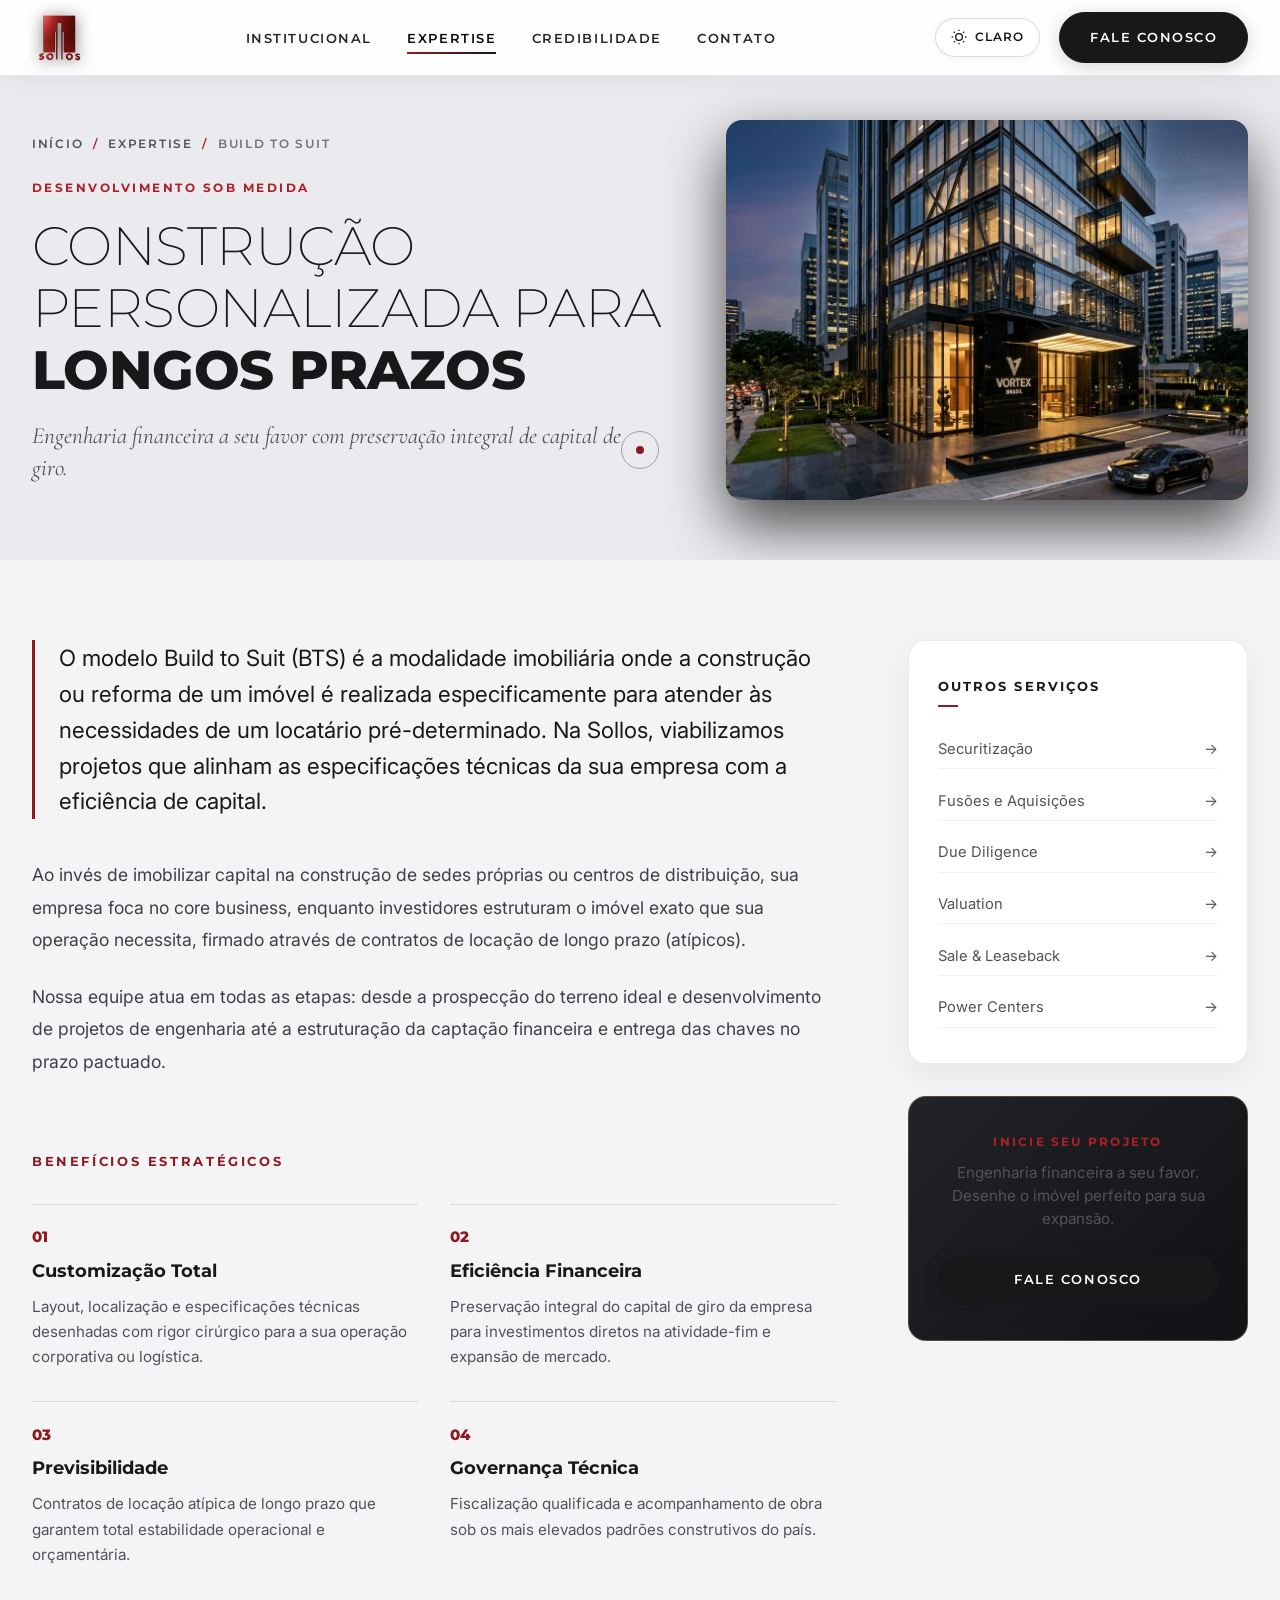
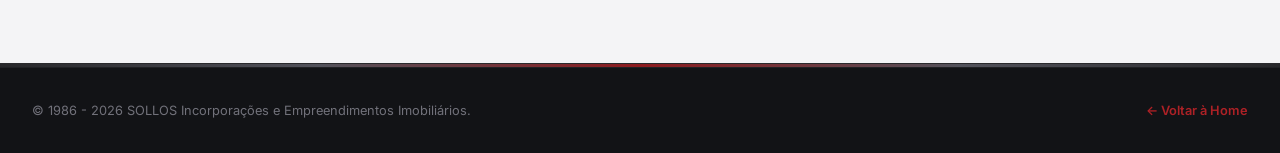
==== commit 4c0c9e26: "feat: implementa tema claro em tons de cinza, alternador de tema e hero em alto destaque" ====
--- a/servicos/build-to-suit.html
+++ b/servicos/build-to-suit.html
@@ -1,14 +1,24 @@
 <!DOCTYPE html>
-<html lang="pt-BR">
+<html lang="pt-BR" data-theme="light">
 <head>
   <meta charset="UTF-8">
   <meta name="viewport" content="width=device-width, initial-scale=1.0">
   <title>Build to Suit (BTS) | SOLLOS 40 Anos</title>
   <meta name="description" content="Construção personalizada sob medida para longos prazos. Viabilização de projetos Build to Suit com engenharia financeira e preservação de capital com a SOLLOS.">
   <link rel="icon" type="image/png" href="../SOLLOS 3D (1).png">
+
+  <!-- Inicializador Rápido de Tema (Padrão: Claro) -->
+  <script>
+    (function() {
+      var savedTheme = localStorage.getItem('sollos-theme') || 'light';
+      document.documentElement.setAttribute('data-theme', savedTheme);
+    })();
+  </script>
+
   <link rel="stylesheet" href="../css/styles.css">
   <link rel="stylesheet" href="../css/animations.css">
   <link rel="stylesheet" href="../css/service.css">
+  <link rel="stylesheet" href="../css/theme.css">
 </head>
 <body>
   <div class="custom-cursor" aria-hidden="true"></div>
@@ -29,6 +39,16 @@
         </ul>
       </nav>
       <div class="header-actions">
+        <button class="theme-toggle-btn" id="themeToggleBtn" aria-label="Alternar tema de cores" title="Alternar entre tema Claro e Escuro">
+          <span class="theme-toggle-icon icon-sun" aria-hidden="true">
+            <svg viewBox="0 0 24 24"><circle cx="12" cy="12" r="5"/><line x1="12" y1="1" x2="12" y2="3"/><line x1="12" y1="21" x2="12" y2="23"/><line x1="4.22" y1="4.22" x2="5.64" y2="5.64"/><line x1="18.36" y1="18.36" x2="19.78" y2="19.78"/><line x1="1" y1="12" x2="3" y2="12"/><line x1="21" y1="12" x2="23" y2="12"/><line x1="4.22" y1="19.78" x2="5.64" y2="18.36"/><line x1="18.36" y1="5.64" x2="19.78" y2="4.22"/></svg>
+          </span>
+          <span class="theme-toggle-icon icon-moon" aria-hidden="true">
+            <svg viewBox="0 0 24 24"><path d="M21 12.79A9 9 0 1 1 11.21 3 7 7 0 0 0 21 12.79z"/></svg>
+          </span>
+          <span class="theme-toggle-label"></span>
+        </button>
+
         <div class="magnetic-btn-wrap">
           <a href="../index.html#contato" class="btn-magnetic btn-primary">
             <span>Fale Conosco</span>
@@ -38,6 +58,7 @@
       </div>
     </div>
   </header>
+
 
   <!-- Hero com Image Mask Reveal -->
   <section class="service-page-header">
@@ -148,11 +169,21 @@
     <div class="footer-bottom">
       <div class="container footer-bottom-container">
         <div>© 1986 - 2026 SOLLOS Incorporações e Empreendimentos Imobiliários.</div>
-        <div><a href="../index.html" style="color: var(--gold-light);">← Voltar à Home</a></div>
+        <div><a href="../index.html" style="color: var(--crimson-bright); font-weight: 600;">← Voltar à Home</a></div>
       </div>
     </div>
   </footer>
 
   <script src="../js/animations.js"></script>
+  <script>
+    document.querySelectorAll('.theme-toggle-btn').forEach(btn => {
+      btn.addEventListener('click', () => {
+        const currentTheme = document.documentElement.getAttribute('data-theme') || 'light';
+        const newTheme = currentTheme === 'light' ? 'dark' : 'light';
+        document.documentElement.setAttribute('data-theme', newTheme);
+        localStorage.setItem('sollos-theme', newTheme);
+      });
+    });
+  </script>
 </body>
 </html>
--- a/css/theme.css
+++ b/css/theme.css
@@ -0,0 +1,734 @@
+/* ==========================================================================
+   SOLLOS 40 ANOS - THEME ENGINE (LIGHT & DARK DUAL THEME)
+   Padrão: Tema Claro "Graphite Light" com Tons de Cinza, Acentos de Vermelho Nobre
+   e Fechamento com Rodapé Grafite Escuro (#18181B)
+   ========================================================================== */
+
+/* --------------------------------------------------------------------------
+   1. VARIÁVEIS DE TEMA (DEFAULT LIGHT & [data-theme="light"])
+   -------------------------------------------------------------------------- */
+:root,
+[data-theme="light"] {
+  /* Fundo e Superfícies em Tons de Cinza Arquitetônicos */
+  --bg-deep: #F4F4F6;
+  --bg-surface: #EAEAEF;
+  --bg-card: #FFFFFF;
+  --bg-card-hover: #FAFAFB;
+  --bg-glass: rgba(255, 255, 255, 0.88);
+
+  /* Identidade da Marca: Vermelho Nobre Pontual */
+  --crimson: #8E1B1F;
+  --crimson-bright: #ad2126;
+  --crimson-glow: rgba(142, 27, 31, 0.2);
+  --crimson-subtle: rgba(142, 27, 31, 0.08);
+
+  /* Acentos de Aço e Grafite (Substitutos da escala dourada no tema claro) */
+  --gold: #27272A;
+  --gold-light: #52525B;
+  --gold-dark: #18181B;
+  --gold-gradient: linear-gradient(135deg, #18181B 0%, #3F3F46 50%, #71717A 100%);
+  --gold-glow: rgba(24, 24, 27, 0.08);
+
+  /* Textos de Alta Legibilidade e Conforto Visual */
+  --text-pure: #09090B;
+  --text-primary: #18181B;
+  --text-secondary: #52525B;
+  --text-muted: #71717A;
+  --text-dark: #09090B;
+
+  /* Bordas e Réguas Finas */
+  --border-subtle: rgba(24, 24, 27, 0.09);
+  --border-gold: rgba(24, 24, 27, 0.18);
+  --border-crimson: rgba(142, 27, 31, 0.35);
+
+  /* Sombras Delicadas em Fundo Claro */
+  --shadow-card: 0 10px 30px rgba(0, 0, 0, 0.06);
+  --shadow-hover: 0 18px 45px rgba(0, 0, 0, 0.1);
+
+  /* Hero Vídeo P&B e Overlays */
+  --hero-video-filter: grayscale(100%) contrast(1.1) brightness(0.92);
+  --hero-gold-text: linear-gradient(135deg, #FFFFFF 0%, #E4E4E7 50%, #A1A1AA 100%);
+}
+
+/* --------------------------------------------------------------------------
+   2. VARIÁVEIS DE TEMA ESCURO ([data-theme="dark"])
+   -------------------------------------------------------------------------- */
+[data-theme="dark"] {
+  --bg-deep: #060607;
+  --bg-surface: #0c0d0e;
+  --bg-card: rgba(18, 19, 22, 0.72);
+  --bg-card-hover: rgba(26, 28, 33, 0.9);
+  --bg-glass: rgba(14, 15, 18, 0.65);
+
+  --crimson: #8E1B1F;
+  --crimson-bright: #ad2126;
+  --crimson-glow: rgba(142, 27, 31, 0.35);
+  --crimson-subtle: rgba(142, 27, 31, 0.12);
+
+  --gold: #C6A15B;
+  --gold-light: #E7CF9B;
+  --gold-dark: #917032;
+  --gold-gradient: linear-gradient(135deg, #E7CF9B 0%, #C6A15B 50%, #917032 100%);
+  --gold-glow: rgba(198, 161, 91, 0.25);
+
+  --text-pure: #FFFFFF;
+  --text-primary: #F2F2F4;
+  --text-secondary: #9B9DA5;
+  --text-muted: #5C5E67;
+  --text-dark: #121316;
+
+  --border-subtle: rgba(255, 255, 255, 0.08);
+  --border-gold: rgba(198, 161, 91, 0.3);
+  --border-crimson: rgba(142, 27, 31, 0.4);
+
+  --shadow-card: 0 20px 50px rgba(0, 0, 0, 0.6);
+  --shadow-hover: 0 25px 60px rgba(0, 0, 0, 0.7);
+
+  --hero-video-filter: contrast(1.08) brightness(0.95);
+  --hero-gold-text: var(--gold-gradient);
+}
+
+/* Transição global suave de temas */
+body, 
+.site-header, 
+.service-card, 
+.pillar-card, 
+.parceiro-badge, 
+.highlight-box, 
+.contato-form-card, 
+.service-modal-dialog {
+  transition: background-color 0.35s ease, border-color 0.35s ease, box-shadow 0.35s ease, color 0.35s ease;
+}
+
+/* --------------------------------------------------------------------------
+   3. BOTÃO DE ALTERNÂNCIA DE TEMA (HEADER THEME TOGGLE)
+   -------------------------------------------------------------------------- */
+.theme-toggle-btn {
+  display: inline-flex;
+  align-items: center;
+  justify-content: center;
+  gap: 0.5rem;
+  padding: 0.55rem 0.95rem;
+  border-radius: 999px;
+  border: 1px solid var(--border-subtle);
+  background: var(--bg-card);
+  color: var(--text-primary);
+  font-family: var(--font-heading);
+  font-size: 0.72rem;
+  font-weight: 600;
+  letter-spacing: 0.08em;
+  text-transform: uppercase;
+  cursor: pointer;
+  transition: all 0.25s var(--ease-out-expo);
+  box-shadow: 0 2px 10px rgba(0, 0, 0, 0.04);
+  user-select: none;
+}
+
+.theme-toggle-btn:hover {
+  transform: translateY(-2px);
+  border-color: var(--crimson);
+  color: var(--crimson);
+  box-shadow: 0 4px 18px rgba(142, 27, 31, 0.15);
+}
+
+.theme-toggle-icon {
+  display: flex;
+  align-items: center;
+  justify-content: center;
+  width: 16px;
+  height: 16px;
+}
+
+.theme-toggle-icon svg {
+  width: 100%;
+  height: 100%;
+  stroke: currentColor;
+  fill: none;
+  stroke-width: 2;
+  transition: transform 0.4s var(--ease-out-expo);
+}
+
+.theme-toggle-btn:hover .theme-toggle-icon svg {
+  transform: rotate(25deg);
+}
+
+/* Visibilidade alternada dos ícones de Sol e Lua */
+[data-theme="dark"] .icon-sun {
+  display: none !important;
+}
+[data-theme="dark"] .icon-moon {
+  display: inline-flex !important;
+}
+
+:root:not([data-theme="dark"]) .icon-sun,
+[data-theme="light"] .icon-sun {
+  display: inline-flex !important;
+}
+:root:not([data-theme="dark"]) .icon-moon,
+[data-theme="light"] .icon-moon {
+  display: none !important;
+}
+
+/* Texto descritivo do tema */
+.theme-toggle-label::after {
+  content: 'Claro';
+}
+[data-theme="dark"] .theme-toggle-label::after {
+  content: 'Escuro';
+}
+
+@media (max-width: 768px) {
+  .theme-toggle-label {
+    display: none;
+  }
+  .theme-toggle-btn {
+    padding: 0.5rem;
+    width: 38px;
+    height: 38px;
+  }
+}
+
+/* --------------------------------------------------------------------------
+   4. ESTILOS DO TEMA CLARO (ESPECIFICIDADES WCAG & DESIGN EDITORIAL)
+   -------------------------------------------------------------------------- */
+:root:not([data-theme="dark"]),
+[data-theme="light"] {
+
+  /* Cursor customizado no tema claro */
+  .custom-cursor {
+    background: var(--crimson);
+  }
+  .custom-cursor-follower {
+    border-color: rgba(24, 24, 27, 0.35);
+  }
+  .custom-cursor-follower.hovered {
+    border-color: var(--crimson);
+    background: rgba(142, 27, 31, 0.06);
+  }
+  .mouse-spotlight {
+    background: radial-gradient(circle, rgba(142, 27, 31, 0.04) 0%, rgba(24, 24, 27, 0.02) 40%, transparent 70%);
+  }
+
+  /* Preloader no tema claro */
+  .preloader {
+    background: #F4F4F6;
+  }
+  .preloader-counter {
+    color: #18181B;
+  }
+  .preloader-counter .year-highlight {
+    color: var(--crimson);
+  }
+  .preloader-bar-wrap {
+    background: rgba(24, 24, 27, 0.1);
+  }
+  .preloader-bar {
+    background: linear-gradient(90deg, #18181B 0%, var(--crimson) 100%);
+  }
+  .preloader-subtitle {
+    color: #71717A;
+  }
+
+  /* Header Consistente no Tema Claro (Topo e Scroll sem saltos de cor) */
+  .site-header {
+    background-color: rgba(244, 244, 246, 0.88);
+    backdrop-filter: blur(16px);
+    -webkit-backdrop-filter: blur(16px);
+    border-bottom: 1px solid rgba(24, 24, 27, 0.06);
+    transition: background-color 0.4s var(--ease-out-expo), border-color 0.4s ease, height 0.4s ease, box-shadow 0.4s ease;
+  }
+  .site-header.scrolled {
+    background-color: rgba(255, 255, 255, 0.95);
+    border-bottom: 1px solid rgba(24, 24, 27, 0.09);
+    box-shadow: 0 4px 25px rgba(0, 0, 0, 0.05);
+    height: 76px;
+  }
+  .nav-link {
+    color: #27272A;
+    font-weight: 600;
+  }
+  .nav-link:hover, .nav-link.active {
+    color: #09090B;
+  }
+  .nav-link::after {
+    background: linear-gradient(90deg, var(--crimson), #18181B);
+  }
+  .mobile-toggle span {
+    background: #18181B;
+  }
+  .nav-menu {
+    background: transparent !important;
+  }
+
+  @media (max-width: 768px) {
+    .nav-menu {
+      background: #FFFFFF !important;
+    }
+  }
+
+  /* Botões no Tema Claro (consistentes no header e em todas as seções) */
+  .theme-toggle-btn {
+    background: #FFFFFF;
+    border: 1px solid rgba(24, 24, 27, 0.15);
+    color: #18181B;
+    box-shadow: 0 2px 8px rgba(0, 0, 0, 0.04);
+  }
+  .theme-toggle-btn:hover {
+    border-color: var(--crimson);
+    color: var(--crimson);
+    box-shadow: 0 4px 16px rgba(142, 27, 31, 0.15);
+  }
+
+  .btn-primary {
+    background: #18181B;
+    color: #FFFFFF;
+    border: 1px solid #18181B;
+    box-shadow: 0 4px 18px rgba(24, 24, 27, 0.18);
+  }
+  .btn-primary:hover {
+    background: var(--crimson);
+    border-color: var(--crimson);
+    box-shadow: 0 6px 24px rgba(142, 27, 31, 0.35);
+  }
+  .btn-outline-gold {
+    background: #FFFFFF;
+    color: #18181B;
+    border: 1px solid rgba(24, 24, 27, 0.22);
+    box-shadow: 0 4px 14px rgba(0, 0, 0, 0.04);
+  }
+  .btn-outline-gold:hover {
+    background: #18181B;
+    color: #FFFFFF;
+    border-color: #18181B;
+    box-shadow: 0 4px 18px rgba(24, 24, 27, 0.15);
+  }
+
+  /* Hero Section: Vídeo Claro / Luminoso no fundo e Overlay Suave (+5% visibilidade adicional = 0.42) */
+  .hero-section {
+    background-color: #F4F4F6 !important;
+  }
+  .hero-video-bg {
+    filter: grayscale(100%) brightness(1.18) contrast(0.92) !important;
+    opacity: 0.42 !important;
+  }
+  .hero-overlay {
+    background: 
+      radial-gradient(ellipse at 50% 45%, rgba(244, 244, 246, 0.3) 0%, rgba(244, 244, 246, 0.72) 100%),
+      linear-gradient(180deg, rgba(244, 244, 246, 0.5) 0%, rgba(244, 244, 246, 0.14) 40%, rgba(244, 244, 246, 0.72) 80%, #F4F4F6 100%) !important;
+  }
+
+
+
+  /* Texto à Frente do Hero em PRETO / Grafite Profundo de Alto Destaque */
+  .hero-title,
+  .hero-title .text-reveal-line-inner,
+  .hero-title .bold-part {
+    color: #09090B !important;
+    text-shadow: none !important;
+  }
+  .hero-title .gold-part {
+    background: linear-gradient(135deg, #09090B 0%, #27272A 50%, var(--crimson) 100%) !important;
+    -webkit-background-clip: text !important;
+    -webkit-text-fill-color: transparent !important;
+    color: #09090B !important;
+    text-shadow: none !important;
+  }
+
+  .hero-eyebrow {
+    color: var(--crimson) !important;
+  }
+  .hero-eyebrow::before,
+  .hero-eyebrow::after {
+    background: var(--crimson) !important;
+  }
+
+  .hero-description {
+    color: #27272A !important;
+    text-shadow: none !important;
+    font-weight: 400 !important;
+  }
+
+  /* Indicador de Scroll do Hero */
+  .hero-scroll-indicator {
+    color: #52525B !important;
+  }
+  .hero-scroll-indicator:hover {
+    color: #09090B !important;
+  }
+  .scroll-line {
+    background: rgba(24, 24, 27, 0.2) !important;
+  }
+  .scroll-line::after {
+    background: linear-gradient(180deg, var(--crimson), #18181B) !important;
+  }
+
+
+  /* Ticker Marquee */
+  .ticker-section {
+    background: #EAEAEF;
+    border-top: 1px solid rgba(24, 24, 27, 0.08);
+    border-bottom: 1px solid rgba(24, 24, 27, 0.08);
+  }
+  .ticker-item {
+    color: #71717A;
+  }
+  .ticker-item:hover {
+    color: #18181B;
+  }
+  .ticker-item .bullet {
+    background: var(--crimson);
+    box-shadow: 0 0 6px rgba(142, 27, 31, 0.4);
+  }
+
+  /* Institucional */
+  .section-title {
+    color: #18181B;
+  }
+  .lead-paragraph {
+    color: #18181B;
+  }
+  .lead-paragraph strong {
+    color: var(--crimson);
+  }
+  .body-paragraph {
+    color: #52525B;
+  }
+  .highlight-box {
+    background: #FFFFFF;
+    border: 1px solid rgba(24, 24, 27, 0.08);
+    box-shadow: var(--shadow-card);
+  }
+  .highlight-box:hover {
+    border-color: rgba(142, 27, 31, 0.35);
+    box-shadow: var(--shadow-hover);
+  }
+  .highlight-number {
+    background: linear-gradient(135deg, #18181B 0%, #3F3F46 70%, var(--crimson) 100%);
+    -webkit-background-clip: text;
+    -webkit-text-fill-color: transparent;
+  }
+  .highlight-label {
+    color: #18181B;
+  }
+  .highlight-desc {
+    color: #71717A;
+  }
+
+  /* Expertise & Cards de Serviço */
+  .expertise-section {
+    background: linear-gradient(180deg, #F4F4F6 0%, #EAEAEF 50%, #F4F4F6 100%);
+  }
+  .expertise-bg-text {
+    color: rgba(24, 24, 27, 0.03);
+  }
+  .service-card {
+    background: #FFFFFF;
+    border: 1px solid rgba(24, 24, 27, 0.08);
+    box-shadow: var(--shadow-card);
+  }
+  .service-card:hover {
+    border-color: rgba(142, 27, 31, 0.4);
+    box-shadow: var(--shadow-hover);
+  }
+  .service-card-img {
+    opacity: 0.12;
+    filter: grayscale(100%) brightness(0.8);
+  }
+  .service-card:hover .service-card-img {
+    opacity: 0.22;
+    filter: grayscale(40%) brightness(0.9);
+  }
+  .service-card-overlay {
+    background: linear-gradient(180deg, rgba(255, 255, 255, 0.88) 0%, rgba(255, 255, 255, 0.98) 100%);
+  }
+  .service-card:hover .service-card-overlay {
+    background: linear-gradient(180deg, rgba(255, 255, 255, 0.8) 0%, rgba(255, 255, 255, 0.95) 100%);
+  }
+  .service-index {
+    color: var(--crimson);
+  }
+  .service-icon-wrap {
+    background: rgba(24, 24, 27, 0.04);
+    border: 1px solid rgba(24, 24, 27, 0.08);
+    color: #18181B;
+  }
+  .service-card:hover .service-icon-wrap {
+    background: rgba(142, 27, 31, 0.1);
+    border-color: var(--crimson);
+    color: var(--crimson);
+  }
+  .service-title {
+    color: #18181B;
+  }
+  .service-card:hover .service-title {
+    color: var(--crimson);
+  }
+  .service-subtitle {
+    color: #71717A;
+  }
+  .service-summary {
+    color: #52525B;
+  }
+  .service-explore-link {
+    color: #18181B;
+  }
+  .service-card:hover .service-explore-link {
+    color: var(--crimson);
+  }
+  .service-tag {
+    background: rgba(142, 27, 31, 0.06);
+    color: var(--crimson);
+    border: 1px solid rgba(142, 27, 31, 0.2);
+  }
+  .service-card-footer {
+    border-top: 1px solid rgba(24, 24, 27, 0.06);
+  }
+
+  /* Card Showcase de Vídeo */
+  .service-video-showcase {
+    background: #18181B;
+    border: 1px solid rgba(24, 24, 27, 0.15);
+    box-shadow: 0 16px 40px rgba(0, 0, 0, 0.12);
+  }
+  .service-video-element {
+    filter: grayscale(80%) contrast(1.1);
+  }
+
+  /* Credibilidade & Pilares */
+  .credibilidade-section {
+    background: #F4F4F6;
+  }
+  .pillar-card {
+    background: #FFFFFF;
+    border: 1px solid rgba(24, 24, 27, 0.08);
+    box-shadow: var(--shadow-card);
+  }
+  .pillar-card:hover {
+    border-color: rgba(142, 27, 31, 0.35);
+    box-shadow: var(--shadow-hover);
+  }
+  .pillar-icon-box {
+    background: rgba(142, 27, 31, 0.08);
+    border: 1px solid rgba(142, 27, 31, 0.25);
+    color: var(--crimson);
+  }
+  .pillar-card:hover .pillar-icon-box {
+    background: var(--crimson);
+    color: #FFFFFF;
+  }
+  .pillar-title {
+    color: #18181B;
+  }
+  .pillar-desc {
+    color: #52525B;
+  }
+
+  /* Parceiros & Ecossistema */
+  .parceiros-section {
+    background: #EAEAEF;
+    border-top: 1px solid rgba(24, 24, 27, 0.08);
+    border-bottom: 1px solid rgba(24, 24, 27, 0.08);
+  }
+  .parceiro-badge {
+    background: #FFFFFF;
+    border: 1px solid rgba(24, 24, 27, 0.08);
+    box-shadow: 0 4px 16px rgba(0, 0, 0, 0.03);
+  }
+  .parceiro-badge:hover {
+    border-color: rgba(142, 27, 31, 0.3);
+    background: #FFFFFF;
+    transform: translateY(-4px);
+    box-shadow: 0 10px 24px rgba(0, 0, 0, 0.08);
+  }
+  .parceiro-name {
+    color: #18181B;
+  }
+  .parceiro-type {
+    color: #71717A;
+  }
+  .parceiro-icon {
+    color: var(--crimson);
+  }
+
+  /* Contato & Formulário */
+  .contato-section {
+    background: #F4F4F6;
+  }
+  .contato-icon {
+    background: rgba(142, 27, 31, 0.08);
+    border: 1px solid rgba(142, 27, 31, 0.25);
+    color: var(--crimson);
+  }
+  .contato-text p, .contato-text a {
+    color: #18181B;
+  }
+  .contato-text a:hover {
+    color: var(--crimson);
+  }
+  .contato-form-card {
+    background: #FFFFFF;
+    border: 1px solid rgba(24, 24, 27, 0.08);
+    box-shadow: 0 20px 50px rgba(0, 0, 0, 0.07);
+  }
+  .form-label {
+    color: #27272A;
+  }
+  .form-input, .form-select, .form-textarea {
+    background: #F8F8FA;
+    border: 1px solid #D4D4D8;
+    color: #18181B;
+  }
+  .form-input:focus, .form-select:focus, .form-textarea:focus {
+    background: #FFFFFF;
+    border-color: #18181B;
+    box-shadow: 0 0 16px rgba(24, 24, 27, 0.08);
+  }
+  .form-select option {
+    background: #FFFFFF;
+    color: #18181B;
+  }
+
+  /* Modal de Serviço */
+  .service-modal {
+    background: rgba(24, 24, 27, 0.65);
+  }
+  .service-modal-dialog {
+    background: #FFFFFF;
+    border: 1px solid rgba(24, 24, 27, 0.12);
+    box-shadow: 0 35px 80px rgba(0, 0, 0, 0.25);
+  }
+  .service-modal-hero-overlay {
+    background: linear-gradient(180deg, rgba(255, 255, 255, 0.2) 0%, #FFFFFF 100%);
+  }
+  .service-modal-close {
+    background: rgba(24, 24, 27, 0.06);
+    border: 1px solid rgba(24, 24, 27, 0.1);
+    color: #18181B;
+  }
+  .service-modal-close:hover {
+    background: var(--crimson);
+    color: #FFFFFF;
+  }
+  .service-modal-title {
+    color: #18181B;
+  }
+  .service-modal-subtitle {
+    color: #52525B;
+  }
+  .service-modal-text {
+    color: #27272A;
+  }
+  .service-modal-benefits {
+    background: #F4F4F6;
+    border: 1px solid rgba(24, 24, 27, 0.08);
+  }
+  .service-modal-benefit-item {
+    color: #52525B;
+  }
+  .service-modal-cta-row {
+    border-top: 1px solid rgba(24, 24, 27, 0.08);
+  }
+}
+
+/* --------------------------------------------------------------------------
+   5. PÁGINAS DE SERVIÇO NO TEMA CLARO
+   -------------------------------------------------------------------------- */
+:root:not([data-theme="dark"]),
+[data-theme="light"] {
+  .service-page-header {
+    background: #EAEAEF;
+  }
+  .service-hero-title {
+    color: #18181B;
+  }
+  .service-hero-subtitle {
+    color: #52525B;
+  }
+  .service-content-section {
+    background: #F4F4F6;
+  }
+  .service-lead-text {
+    color: #18181B;
+    border-left-color: var(--crimson);
+  }
+  .service-body-text {
+    color: #3F3F46;
+  }
+  .service-advantage-item {
+    border-top: 1px solid rgba(24, 24, 27, 0.12);
+  }
+  .service-advantage-name {
+    color: #18181B;
+  }
+  .service-advantage-desc {
+    color: #52525B;
+  }
+  .service-sidebar-card {
+    background: #FFFFFF;
+    border: 1px solid rgba(24, 24, 27, 0.08);
+    box-shadow: var(--shadow-card);
+    color: #18181B;
+  }
+  .service-sidebar-title {
+    color: #18181B;
+  }
+  .service-sidebar-link {
+    color: #52525B;
+    border-bottom: 1px solid rgba(24, 24, 27, 0.06);
+  }
+  .service-sidebar-link:hover, .service-sidebar-link.active {
+    color: var(--crimson);
+  }
+}
+
+/* --------------------------------------------------------------------------
+   6. RODAPÉ GRAFITE ESCURO (#18181B) - FECHAMENTO DE PESO PARA AMBOS OS TEMAS
+   Conforme decisão expressa do usuário: "Grafite escuro #18181B para fechar a página com peso"
+   -------------------------------------------------------------------------- */
+.site-footer {
+  background: #18181B !important;
+  color: #F2F2F4 !important;
+  border-top: 1px solid rgba(255, 255, 255, 0.08);
+}
+
+.footer-accent-bar {
+  background: linear-gradient(90deg, 
+    #27272A 0%, 
+    #52525B 25%, 
+    #8E1B1F 50%, 
+    #52525B 75%, 
+    #27272A 100%
+  ) !important;
+  height: 3px !important;
+}
+
+.footer-col-title {
+  color: #FFFFFF !important;
+}
+
+.footer-col-title::after {
+  background: var(--crimson) !important;
+}
+
+.footer-bio {
+  color: #A1A1AA !important;
+}
+
+.footer-nav-link {
+  color: #A1A1AA !important;
+}
+
+.footer-nav-link:hover {
+  color: #FFFFFF !important;
+}
+
+.footer-contact-item {
+  color: #A1A1AA !important;
+}
+
+.footer-bottom {
+  background: #121316 !important;
+  border-top: 1px solid rgba(255, 255, 255, 0.06) !important;
+  color: #71717A !important;
+}
+
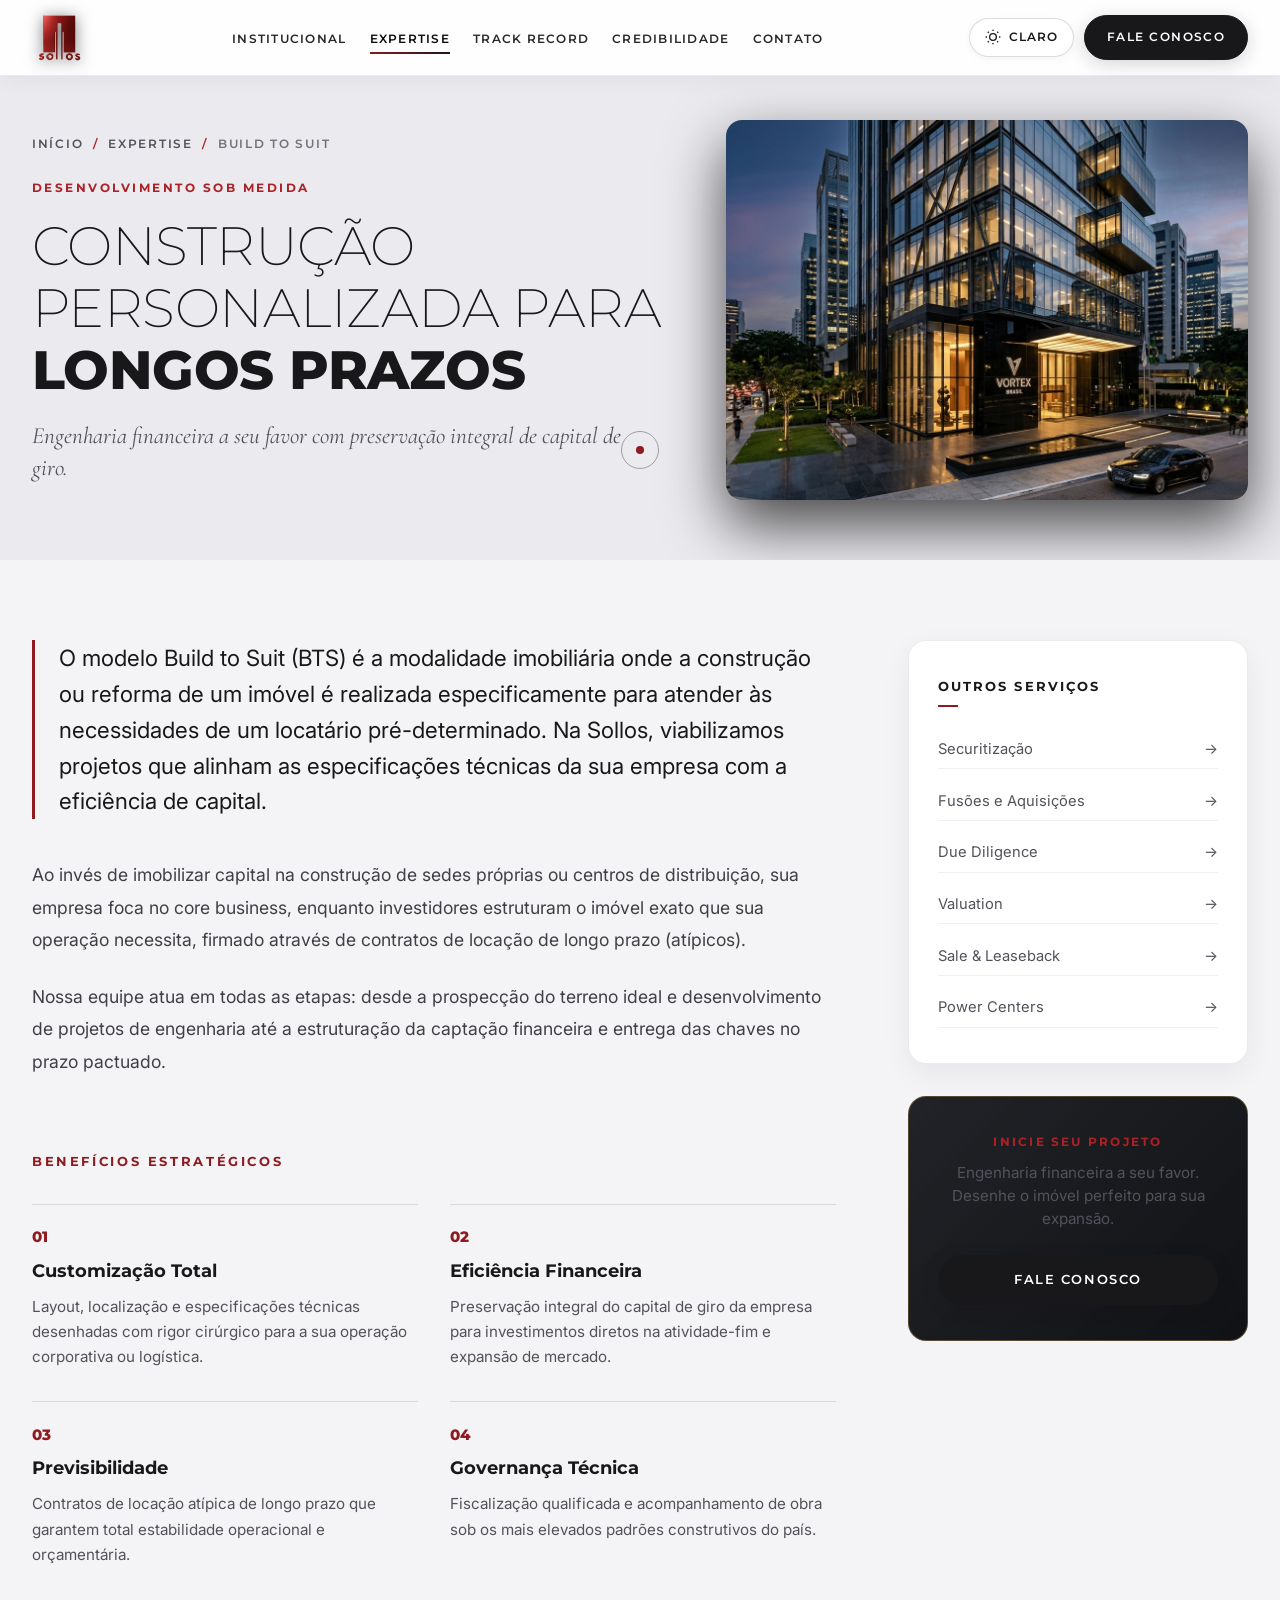
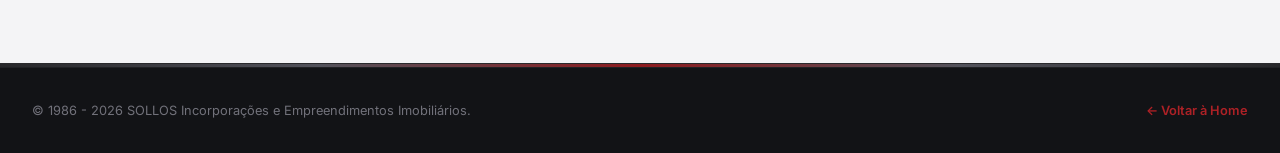
==== commit ecc3c110: "feat: implementa aba e secao Track Record com suporte bilingue e ajuste de menu" ====
--- a/servicos/build-to-suit.html
+++ b/servicos/build-to-suit.html
@@ -34,6 +34,7 @@
         <ul class="nav-menu">
           <li><a href="../index.html#institucional" class="nav-link">Institucional</a></li>
           <li><a href="../index.html#expertise" class="nav-link active">Expertise</a></li>
+          <li><a href="../index.html#track-record" class="nav-link">Track Record</a></li>
           <li><a href="../index.html#credibilidade" class="nav-link">Credibilidade</a></li>
           <li><a href="../index.html#contato" class="nav-link">Contato</a></li>
         </ul>
--- a/css/styles.css
+++ b/css/styles.css
@@ -55,6 +55,7 @@
   --nav-height: 90px;
 }
 
+
 /* Reset Global */
 *, *::before, *::after {
   box-sizing: border-box;
@@ -64,7 +65,7 @@
 
 html {
   font-size: 16px;
-  scroll-behavior: auto; /* Controlado pelo Lenis smooth scroll */
+  scroll-behavior: auto; /* Controlado pelo smooth scroll */
   background-color: var(--bg-deep);
   color: var(--text-primary);
   font-family: var(--font-body);
@@ -326,6 +327,7 @@
   display: flex;
   align-items: center;
   gap: 1.2rem;
+  flex-shrink: 0;
 }
 
 .header-logo-img {
@@ -369,16 +371,17 @@
 .nav-menu {
   display: flex;
   align-items: center;
-  gap: 2.2rem;
+  gap: 1.45rem;
   list-style: none;
 }
 
 .nav-link {
   font-family: var(--font-heading);
-  font-size: 0.82rem;
+  font-size: 0.78rem;
   font-weight: 500;
-  letter-spacing: 0.12em;
-  text-transform: uppercase;
+  letter-spacing: 0.1em;
+  text-transform: uppercase;
+  white-space: nowrap;
   color: var(--text-secondary);
   position: relative;
   padding: 0.5rem 0;
@@ -407,8 +410,15 @@
 .header-actions {
   display: flex;
   align-items: center;
-  gap: 1.2rem;
-}
+  gap: 0.65rem;
+  flex-shrink: 0;
+}
+
+.header-actions .btn-magnetic {
+  padding: 0.7rem 1.35rem;
+  font-size: 0.76rem;
+}
+
 
 /* Magnetic Button Base */
 .magnetic-btn-wrap {
@@ -427,6 +437,7 @@
   font-weight: 600;
   letter-spacing: 0.12em;
   text-transform: uppercase;
+  white-space: nowrap;
   border-radius: 999px;
   overflow: hidden;
   transition: transform 0.25s var(--ease-out-expo), box-shadow 0.3s ease, border-color 0.3s ease;
@@ -627,13 +638,6 @@
   display: flex;
   align-items: center;
   justify-content: center;
-  gap: 1.5rem;
-  flex-wrap: wrap;
-}
-
-.hero-ctas {
-  display: flex;
-  align-items: center;
   gap: 1.5rem;
   flex-wrap: wrap;
 }
@@ -1621,8 +1625,8 @@
 
 .footer-grid {
   display: grid;
-  grid-template-columns: 1.5fr 1fr 1fr 1.2fr;
-  gap: 3.5rem;
+  grid-template-columns: 1.4fr 1fr 1fr 1.15fr 1.15fr;
+  gap: 2.8rem;
 }
 
 .footer-brand-col {
@@ -1713,6 +1717,8 @@
   display: flex;
   align-items: center;
   justify-content: space-between;
+  gap: 1.5rem;
+  flex-wrap: wrap;
 }
 
 /* ==========================================================================
@@ -1859,10 +1865,10 @@
 }
 
 .service-modal-benefits-list {
+  gap: 1.2rem;
   list-style: none;
   display: flex;
   flex-direction: column;
-  gap: 1.2rem;
 }
 
 .service-modal-benefit-item {
@@ -1961,6 +1967,16 @@
     display: none;
   }
   
+  .header-actions {
+    gap: 0.5rem;
+  }
+  
+  .theme-toggle-btn, .lang-toggle-btn {
+    height: 36px;
+    padding: 0 0.75rem;
+    font-size: 0.72rem;
+  }
+  
   .hero-title {
     font-size: 2.4rem;
   }
@@ -2004,3 +2020,141 @@
     padding: 1.5rem;
   }
 }
+
+/* ==========================================================================
+   TRACK RECORD (CASOS E MARCOS HISTÓRICOS)
+   ========================================================================== */
+.track-record-section {
+  position: relative;
+  background-color: var(--bg-surface);
+  border-top: 1px solid var(--border-subtle);
+  border-bottom: 1px solid var(--border-subtle);
+  overflow: hidden;
+}
+
+.track-record-grid {
+  display: grid;
+  grid-template-columns: repeat(3, 1fr);
+  gap: 2rem;
+  margin-top: 3rem;
+}
+
+@media (max-width: 1024px) {
+  .track-record-grid {
+    grid-template-columns: repeat(2, 1fr);
+  }
+}
+
+@media (max-width: 680px) {
+  .track-record-grid {
+    grid-template-columns: 1fr;
+  }
+}
+
+.track-card {
+  display: flex;
+  flex-direction: column;
+  background: var(--bg-card);
+  border: 1px solid var(--border-subtle);
+  border-radius: 14px;
+  overflow: hidden;
+  text-decoration: none;
+  transition: transform var(--transition-normal), border-color var(--transition-normal), box-shadow var(--transition-normal);
+  box-shadow: var(--shadow-card, 0 10px 30px rgba(0, 0, 0, 0.2));
+  position: relative;
+}
+
+.track-card:hover {
+  transform: translateY(-6px);
+  border-color: var(--gold);
+  box-shadow: var(--shadow-hover, 0 18px 45px rgba(198, 161, 91, 0.18));
+}
+
+.track-card-img-wrap {
+  position: relative;
+  width: 100%;
+  height: 230px;
+  overflow: hidden;
+  background: #0c0d0e;
+}
+
+.track-card-img-wrap img {
+  width: 100%;
+  height: 100%;
+  object-fit: cover;
+  transition: transform 0.6s var(--ease-out-expo);
+}
+
+.track-card:hover .track-card-img-wrap img {
+  transform: scale(1.06);
+}
+
+.track-card-badge {
+  position: absolute;
+  top: 1rem;
+  left: 1rem;
+  background: rgba(12, 13, 14, 0.85);
+  backdrop-filter: blur(8px);
+  border: 1px solid rgba(198, 161, 91, 0.45);
+  color: #E7CF9B;
+  font-family: var(--font-heading);
+  font-size: 0.72rem;
+  font-weight: 700;
+  text-transform: uppercase;
+  letter-spacing: 0.05em;
+  padding: 0.35rem 0.75rem;
+  border-radius: 999px;
+}
+
+.track-card-content {
+  padding: 1.65rem;
+  display: flex;
+  flex-direction: column;
+  flex-grow: 1;
+}
+
+.track-card-metric {
+  font-size: 0.8rem;
+  font-family: var(--font-heading);
+  font-weight: 700;
+  color: var(--crimson);
+  margin-bottom: 0.45rem;
+  letter-spacing: 0.04em;
+  text-transform: uppercase;
+}
+
+.track-card-title {
+  font-family: var(--font-heading);
+  font-size: 1.15rem;
+  font-weight: 700;
+  color: var(--text-primary);
+  margin-bottom: 0.75rem;
+  line-height: 1.35;
+}
+
+.track-card-desc {
+  font-size: 0.92rem;
+  color: var(--text-secondary);
+  line-height: 1.6;
+  margin-bottom: 1.5rem;
+  flex-grow: 1;
+}
+
+.track-card-cta {
+  display: inline-flex;
+  align-items: center;
+  gap: 0.4rem;
+  color: var(--crimson);
+  font-family: var(--font-heading);
+  font-size: 0.82rem;
+  font-weight: 700;
+  text-transform: uppercase;
+  letter-spacing: 0.04em;
+  transition: gap var(--transition-fast), color var(--transition-fast);
+}
+
+.track-card:hover .track-card-cta {
+  color: var(--crimson-bright);
+  gap: 0.65rem;
+}
+
--- a/css/theme.css
+++ b/css/theme.css
@@ -181,10 +181,120 @@
   .theme-toggle-label {
     display: none;
   }
-  .theme-toggle-btn {
+  .theme-toggle-btn,
+  .lang-toggle-btn {
     padding: 0.5rem;
     width: 38px;
     height: 38px;
+    width: auto;
+  }
+}
+
+/* --------------------------------------------------------------------------
+   -------------------------------------------------------------------------- */
+/* Suporte multilíngue para rótulo do tema */
+html[lang="en"] .theme-toggle-label::after {
+  content: 'Light';
+}
+html[lang="en"][data-theme="dark"] .theme-toggle-label::after {
+  content: 'Dark';
+}
+
+[data-theme="dark"] .theme-toggle-btn:hover {
+  border-color: var(--gold);
+  color: var(--gold);
+  box-shadow: 0 4px 18px rgba(198, 161, 91, 0.25);
+}
+
+/* --------------------------------------------------------------------------
+   3.1 BOTÃO DE ALTERNÂNCIA DE IDIOMA (HEADER LANGUAGE TOGGLE PT / EN)
+   -------------------------------------------------------------------------- */
+.lang-toggle-btn {
+  display: inline-flex;
+  align-items: center;
+  justify-content: center;
+  gap: 0.45rem;
+  padding: 0.55rem 0.95rem;
+  border-radius: 999px;
+  border: 1px solid var(--border-subtle);
+  background: var(--bg-card);
+  color: var(--text-primary);
+  font-family: var(--font-heading);
+  font-size: 0.72rem;
+  font-weight: 600;
+  letter-spacing: 0.08em;
+  text-transform: uppercase;
+  cursor: pointer;
+  transition: all 0.25s var(--ease-out-expo);
+  box-shadow: 0 2px 10px rgba(0, 0, 0, 0.04);
+  user-select: none;
+}
+
+.lang-toggle-btn:hover {
+  transform: translateY(-2px);
+  border-color: var(--crimson);
+  color: var(--crimson);
+  box-shadow: 0 4px 18px rgba(142, 27, 31, 0.15);
+}
+
+.lang-globe-icon {
+  display: inline-flex;
+  align-items: center;
+  justify-content: center;
+  width: 15px;
+  height: 15px;
+  color: currentColor;
+  transition: transform 0.4s var(--ease-out-expo);
+}
+
+.lang-globe-icon svg {
+  width: 100%;
+  height: 100%;
+}
+
+.lang-toggle-btn:hover .lang-globe-icon {
+  transform: rotate(25deg);
+}
+
+.lang-text-wrap {
+  display: inline-flex;
+  align-items: center;
+  gap: 0.2rem;
+  line-height: 1;
+}
+
+.lang-pill {
+  color: var(--text-muted);
+  transition: color 0.25s ease, font-weight 0.25s ease;
+}
+
+.lang-pill.active {
+  color: var(--crimson);
+  font-weight: 800;
+}
+
+.lang-divider {
+  color: var(--text-muted);
+  opacity: 0.4;
+  font-size: 0.7rem;
+}
+
+[data-theme="dark"] .lang-toggle-btn:hover {
+  border-color: var(--gold);
+  color: var(--gold-light);
+  box-shadow: 0 4px 18px rgba(198, 161, 91, 0.25);
+}
+
+[data-theme="dark"] .lang-pill.active {
+  color: var(--gold-light);
+  text-shadow: 0 0 10px rgba(198, 161, 91, 0.5);
+}
+
+@media (max-width: 768px) {
+  .lang-toggle-btn {
+    padding: 0.5rem 0.65rem;
+    height: 38px;
+    width: auto;
   }
 }
 
@@ -267,13 +377,15 @@
   }
 
   /* Botões no Tema Claro (consistentes no header e em todas as seções) */
-  .theme-toggle-btn {
+  .theme-toggle-btn,
+  .lang-toggle-btn {
     background: #FFFFFF;
     border: 1px solid rgba(24, 24, 27, 0.15);
     color: #18181B;
     box-shadow: 0 2px 8px rgba(0, 0, 0, 0.04);
   }
-  .theme-toggle-btn:hover {
+  .theme-toggle-btn:hover,
+  .lang-toggle-btn:hover {
     border-color: var(--crimson);
     color: var(--crimson);
     box-shadow: 0 4px 16px rgba(142, 27, 31, 0.15);
@@ -722,6 +834,57 @@
   color: #FFFFFF !important;
 }
 
+/* Coluna de Liderança Executiva no Rodapé */
+.footer-exec-list {
+  display: flex;
+  flex-direction: column;
+  gap: 1.1rem;
+}
+
+.footer-exec-item {
+  display: flex;
+  flex-direction: column;
+  gap: 0.2rem;
+}
+
+.footer-exec-name {
+  font-size: 0.88rem;
+  font-weight: 600;
+  color: #F4F4F6 !important;
+  letter-spacing: 0.02em;
+  line-height: 1.4;
+}
+
+.footer-exec-role {
+  font-size: 0.76rem;
+  color: #A1A1AA !important;
+  font-weight: 400;
+  line-height: 1.35;
+}
+
+/* Link de Desenvolvimento (ZionSites) */
+.footer-developer {
+  font-size: 0.8rem;
+  color: #71717A;
+  display: inline-flex;
+  align-items: center;
+  gap: 0.35rem;
+}
+
+.developer-link {
+  color: #D4D4D8 !important;
+  font-weight: 600;
+  text-decoration: none;
+  transition: all 0.25s ease;
+  position: relative;
+}
+
+.developer-link:hover {
+  color: var(--crimson-bright) !important;
+  text-decoration: underline;
+  text-underline-offset: 3px;
+}
+
 .footer-contact-item {
   color: #A1A1AA !important;
 }
@@ -732,3 +895,19 @@
   color: #71717A !important;
 }
 
+/* Track Record no Tema Escuro e Claro */
+[data-theme="dark"] .track-card-metric,
+[data-theme="dark"] .track-card-cta {
+  color: var(--gold);
+}
+
+[data-theme="dark"] .track-card:hover .track-card-cta {
+  color: var(--gold-light);
+}
+
+[data-theme="light"] .track-card:hover {
+  border-color: var(--crimson);
+  box-shadow: 0 16px 40px rgba(142, 27, 31, 0.12);
+}
+
+
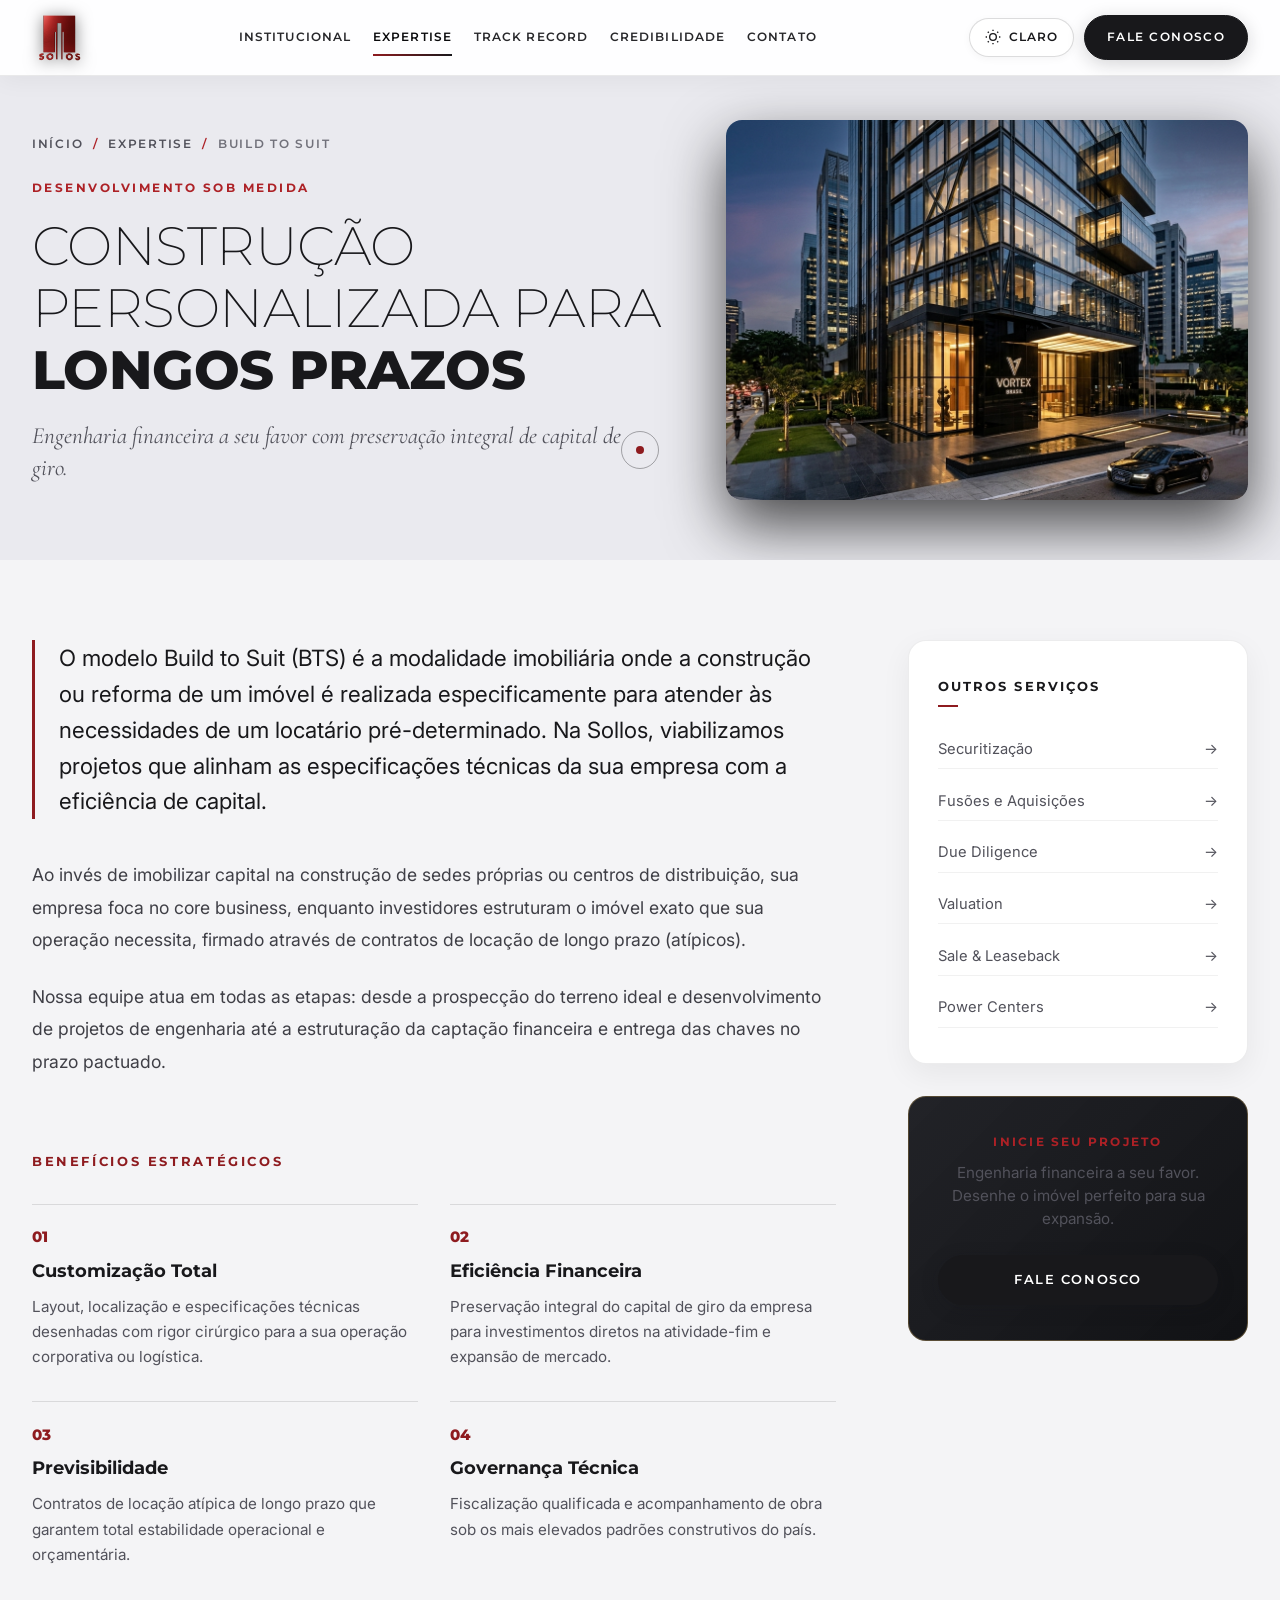
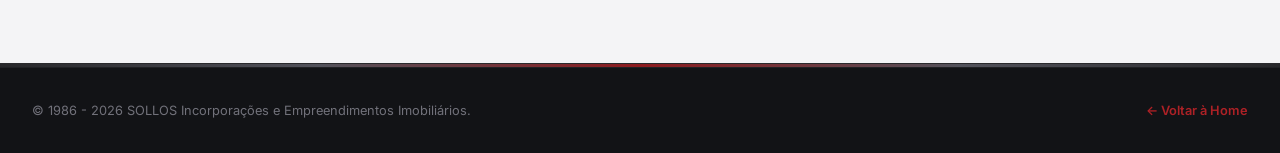
==== commit be855c50: "fix: evita quebra de linha e cache do botao Track Record no menu" ====
--- a/servicos/build-to-suit.html
+++ b/servicos/build-to-suit.html
@@ -15,10 +15,10 @@
     })();
   </script>
 
-  <link rel="stylesheet" href="../css/styles.css">
-  <link rel="stylesheet" href="../css/animations.css">
-  <link rel="stylesheet" href="../css/service.css">
-  <link rel="stylesheet" href="../css/theme.css">
+  <link rel="stylesheet" href="../css/styles.css?v=20261114-2">
+  <link rel="stylesheet" href="../css/animations.css?v=20261114-2">
+  <link rel="stylesheet" href="../css/service.css?v=20261114-2">
+  <link rel="stylesheet" href="../css/theme.css?v=20261114-2">
 </head>
 <body>
   <div class="custom-cursor" aria-hidden="true"></div>
--- a/css/styles.css
+++ b/css/styles.css
@@ -371,17 +371,25 @@
 .nav-menu {
   display: flex;
   align-items: center;
-  gap: 1.45rem;
+  gap: 1.35rem;
   list-style: none;
+  flex-wrap: nowrap;
+}
+
+.nav-menu > li {
+  display: flex;
+  align-items: center;
+  flex-shrink: 0;
 }
 
 .nav-link {
+  display: inline-block;
   font-family: var(--font-heading);
   font-size: 0.78rem;
   font-weight: 500;
-  letter-spacing: 0.1em;
-  text-transform: uppercase;
-  white-space: nowrap;
+  letter-spacing: 0.09em;
+  text-transform: uppercase;
+  white-space: nowrap !important;
   color: var(--text-secondary);
   position: relative;
   padding: 0.5rem 0;
--- a/css/theme.css
+++ b/css/theme.css
@@ -356,6 +356,7 @@
   .nav-link {
     color: #27272A;
     font-weight: 600;
+    white-space: nowrap !important;
   }
   .nav-link:hover, .nav-link.active {
     color: #09090B;
